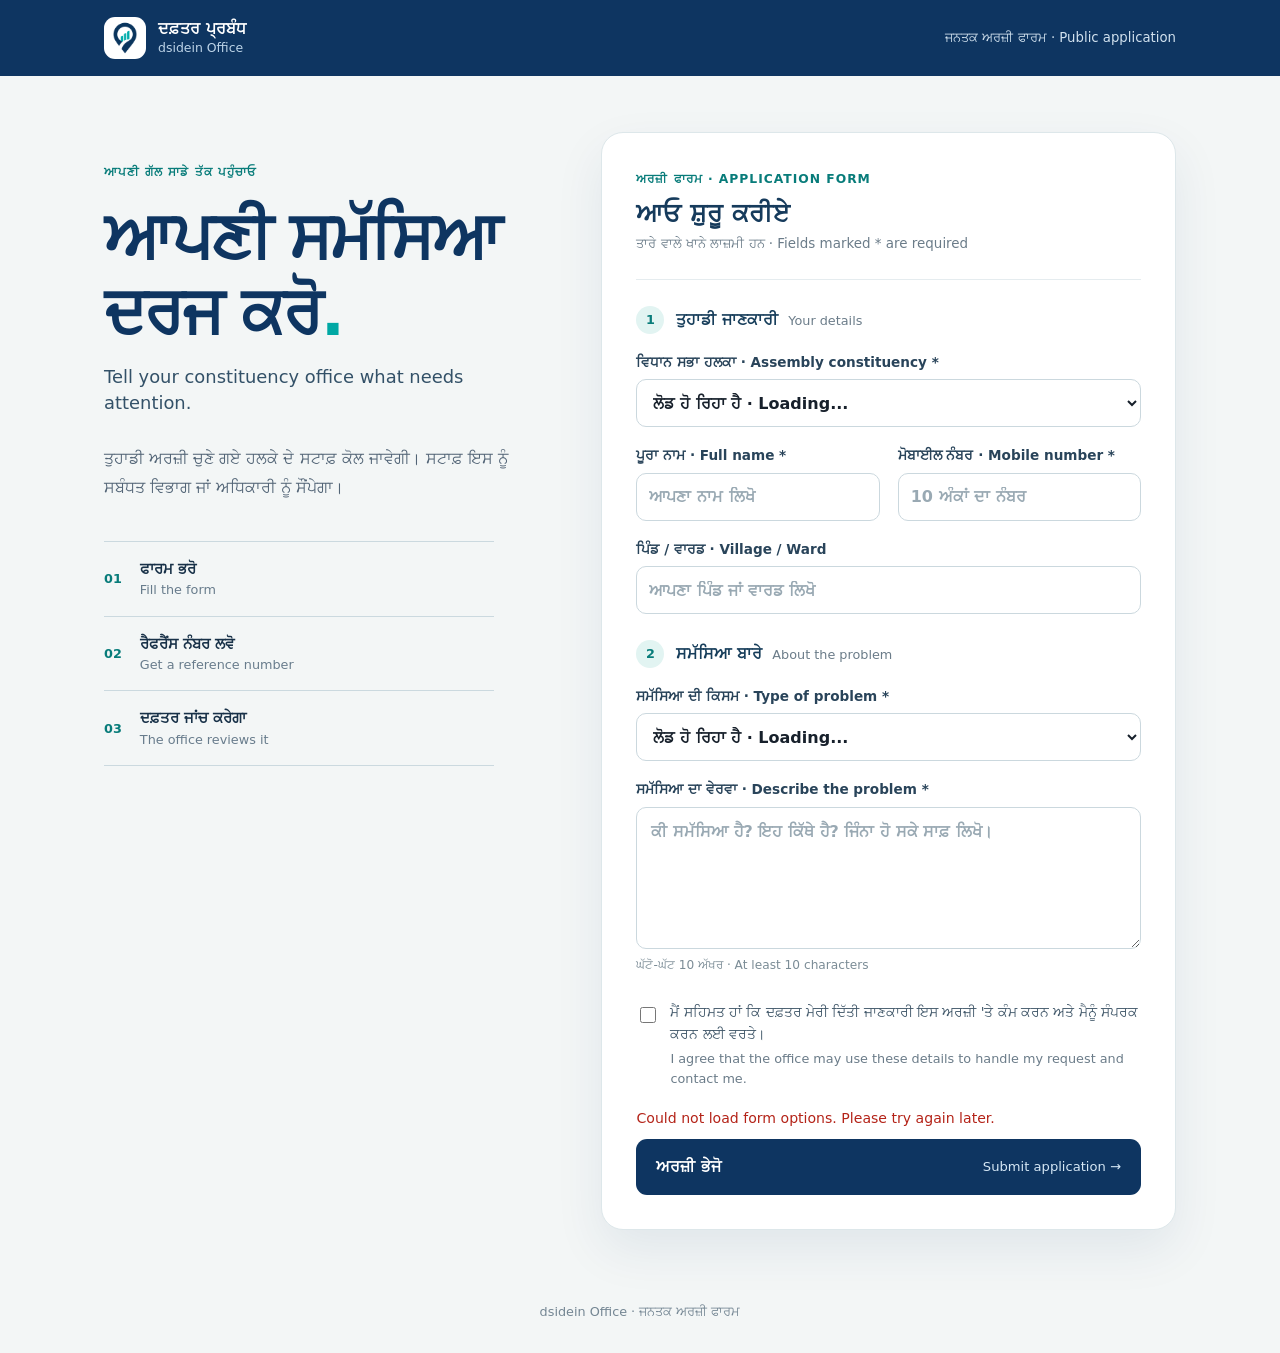
==== apply/index.html @ d125e212 "Publish clean public application form at apply path" ====
<!doctype html>
<html lang="pa">
<head>
<meta charset="utf-8">
<meta name="viewport" content="width=device-width, initial-scale=1">
<title>ਅਰਜ਼ੀ ਦਰਜ ਕਰੋ · dsidein Office</title>
<meta name="description" content="ਆਪਣੀ ਸਮੱਸਿਆ ਹਲਕੇ ਦੇ ਦਫ਼ਤਰ ਤੱਕ ਪਹੁੰਚਾਓ। Submit a problem to your constituency office.">
<link rel="icon" href="../favicon.ico">
<link rel="stylesheet" href="../assets/app.css">
<link rel="stylesheet" href="../assets/online.css">
</head>
<body class="intake-page">
<header class="intake-top"><div class="intake-top-inner"><div class="intake-brand"><img src="../assets/icons/icon-192.png" alt=""><span><strong>ਦਫ਼ਤਰ ਪ੍ਰਬੰਧ</strong><small>dsidein Office</small></span></div><span class="intake-top-label">ਜਨਤਕ ਅਰਜ਼ੀ ਫਾਰਮ · Public application</span></div></header>
<main class="intake-layout">
  <section class="intake-intro" aria-labelledby="page-title">
    <span class="intake-eyebrow">ਆਪਣੀ ਗੱਲ ਸਾਡੇ ਤੱਕ ਪਹੁੰਚਾਓ</span>
    <h1 id="page-title">ਆਪਣੀ ਸਮੱਸਿਆ<br>ਦਰਜ ਕਰੋ<span class="intake-dot">.</span></h1>
    <p class="intake-intro-en">Tell your constituency office what needs attention.</p>
    <p class="intake-intro-detail">ਤੁਹਾਡੀ ਅਰਜ਼ੀ ਚੁਣੇ ਗਏ ਹਲਕੇ ਦੇ ਸਟਾਫ਼ ਕੋਲ ਜਾਵੇਗੀ। ਸਟਾਫ਼ ਇਸ ਨੂੰ ਸਬੰਧਤ ਵਿਭਾਗ ਜਾਂ ਅਧਿਕਾਰੀ ਨੂੰ ਸੌਂਪੇਗਾ।</p>
    <div class="intake-steps" aria-label="What happens next">
      <div><b>01</b><span>ਫਾਰਮ ਭਰੋ<small>Fill the form</small></span></div>
      <div><b>02</b><span>ਰੈਫਰੈਂਸ ਨੰਬਰ ਲਵੋ<small>Get a reference number</small></span></div>
      <div><b>03</b><span>ਦਫ਼ਤਰ ਜਾਂਚ ਕਰੇਗਾ<small>The office reviews it</small></span></div>
    </div>
  </section>
  <section class="intake-card" id="form-card" aria-labelledby="form-title">
    <div class="intake-card-head"><span class="intake-card-kicker">ਅਰਜ਼ੀ ਫਾਰਮ · Application form</span><h2 id="form-title">ਆਓ ਸ਼ੁਰੂ ਕਰੀਏ</h2><p>ਤਾਰੇ ਵਾਲੇ ਖਾਨੇ ਲਾਜ਼ਮੀ ਹਨ · Fields marked * are required</p></div>
    <form id="online-form" novalidate>
      <div class="intake-section-title"><span>1</span><strong>ਤੁਹਾਡੀ ਜਾਣਕਾਰੀ <small>Your details</small></strong></div>
      <div class="intake-grid">
        <label class="fl wide"><span>ਵਿਧਾਨ ਸਭਾ ਹਲਕਾ · Assembly constituency *</span><select class="inp" name="constituency_id" required><option value="">ਲੋਡ ਹੋ ਰਿਹਾ ਹੈ · Loading...</option></select></label>
        <label class="fl"><span>ਪੂਰਾ ਨਾਮ · Full name *</span><input class="inp" name="name" maxlength="120" autocomplete="name" placeholder="ਆਪਣਾ ਨਾਮ ਲਿਖੋ" required></label>
        <label class="fl"><span>ਮੋਬਾਈਲ ਨੰਬਰ · Mobile number *</span><input class="inp" name="mobile" type="tel" inputmode="numeric" pattern="[6-9][0-9]{9}" maxlength="10" autocomplete="tel" placeholder="10 ਅੰਕਾਂ ਦਾ ਨੰਬਰ" required></label>
        <label class="fl wide"><span>ਪਿੰਡ / ਵਾਰਡ · Village / Ward</span><input class="inp" name="village" maxlength="120" placeholder="ਆਪਣਾ ਪਿੰਡ ਜਾਂ ਵਾਰਡ ਲਿਖੋ"></label>
      </div>
      <div class="intake-section-title"><span>2</span><strong>ਸਮੱਸਿਆ ਬਾਰੇ <small>About the problem</small></strong></div>
      <div class="intake-grid">
        <label class="fl wide"><span>ਸਮੱਸਿਆ ਦੀ ਕਿਸਮ · Type of problem *</span><select class="inp" name="category" required><option value="">ਲੋਡ ਹੋ ਰਿਹਾ ਹੈ · Loading...</option></select></label>
        <label class="fl wide"><span>ਸਮੱਸਿਆ ਦਾ ਵੇਰਵਾ · Describe the problem *</span><textarea class="inp" name="details" maxlength="3000" minlength="10" placeholder="ਕੀ ਸਮੱਸਿਆ ਹੈ? ਇਹ ਕਿੱਥੇ ਹੈ? ਜਿੰਨਾ ਹੋ ਸਕੇ ਸਾਫ਼ ਲਿਖੋ।" required></textarea><small class="intake-help">ਘੱਟੋ-ਘੱਟ 10 ਅੱਖਰ · At least 10 characters</small></label>
      </div>
      <label class="intake-consent"><input type="checkbox" name="consent" required><span>ਮੈਂ ਸਹਿਮਤ ਹਾਂ ਕਿ ਦਫ਼ਤਰ ਮੇਰੀ ਦਿੱਤੀ ਜਾਣਕਾਰੀ ਇਸ ਅਰਜ਼ੀ 'ਤੇ ਕੰਮ ਕਰਨ ਅਤੇ ਮੈਨੂੰ ਸੰਪਰਕ ਕਰਨ ਲਈ ਵਰਤੇ।<small>I agree that the office may use these details to handle my request and contact me.</small></span></label>
      <input class="intake-honeypot" type="text" name="website" tabindex="-1" autocomplete="off" aria-hidden="true">
      <p class="err" id="form-error" role="alert"></p>
      <button class="intake-submit" id="submit-button" type="submit">ਅਰਜ਼ੀ ਭੇਜੋ <span>Submit application <span aria-hidden="true">→</span></span></button>
    </form>
  </section>
  <section class="intake-card intake-done" id="done-card" role="status" hidden><div class="intake-success-icon" aria-hidden="true">✓</div><h2>ਅਰਜ਼ੀ ਮਿਲ ਗਈ</h2><p>Application received</p><div class="intake-reference"><small>ਆਪਣਾ ਰੈਫਰੈਂਸ ਨੰਬਰ ਸੰਭਾਲੋ · Keep your reference number</small><strong id="reference"></strong></div><p>ਦਫ਼ਤਰ ਦਾ ਸਟਾਫ਼ ਇਸ ਨੂੰ ਦੇਖੇਗਾ।<br><small>Office staff will review your application.</small></p></section>
</main>
<footer class="intake-footer">dsidein Office · ਜਨਤਕ ਅਰਜ਼ੀ ਫਾਰਮ</footer>
<script type="module" src="../assets/online.js"></script>
</body>
</html>
---- assets/app.css ----
:root {
  --navy: #0e3561;
  --navy-2: #17456f;
  --teal: #02aeac;
  --teal-ink: #067c7b;
  --bg: #f4f6f9;
  --surface: #ffffff;
  --text: #17202b;
  --muted: #5e6875;
  --line: #e1e6ec;
  --line-strong: #c9d0d9;
  --danger: #b42318;
  --ok: #067647;
  --radius: 12px;
  --shadow: 0 1px 2px rgba(16, 24, 40, .04), 0 4px 14px rgba(16, 24, 40, .05);
  --font: "Inter", "Noto Sans Gurmukhi", system-ui, -apple-system, "Segoe UI", sans-serif;
}
* { box-sizing: border-box; }
[hidden] { display: none !important; }
body { margin: 0; font-family: var(--font); font-size: 15px; line-height: 1.5; color: var(--text); background: var(--bg); -webkit-font-smoothing: antialiased; }
h1, h2 { margin: 0; font-weight: 700; line-height: 1.3; }
a { color: inherit; }
.muted { color: var(--muted); }
.small { font-size: .84rem; }
.center { text-align: center; align-self: center; }
.splash { min-height: 100vh; display: grid; place-items: center; }
.spinner { width: 28px; height: 28px; border: 3px solid var(--line); border-top-color: var(--navy); border-radius: 50%; animation: spin .8s linear infinite; }
@keyframes spin { to { transform: rotate(360deg); } }

/* ---------- controls ---------- */
.inp {
  display: block; width: 100%; height: 42px; padding: 0 12px;
  font: inherit; font-size: 16px; color: var(--text);
  background: var(--surface); border: 1px solid var(--line-strong); border-radius: 9px;
  transition: border-color .15s, box-shadow .15s;
}
.inp:focus { outline: none; border-color: var(--navy); box-shadow: 0 0 0 3px rgba(14, 53, 97, .14); }
select.inp { cursor: pointer; }
.btn {
  display: inline-flex; align-items: center; justify-content: center; gap: 6px;
  min-height: 40px; padding: 0 16px; white-space: nowrap; text-decoration: none;
  font: inherit; font-size: .9rem; font-weight: 600; color: var(--text);
  background: var(--surface); border: 1px solid var(--line-strong); border-radius: 9px; cursor: pointer;
  transition: background .15s, border-color .15s;
}
.btn:hover { background: #f4f6f8; }
.btn:disabled { opacity: .55; cursor: wait; }
.btn:focus-visible, .link:focus-visible, .card:focus-visible, .icon-btn:focus-visible { outline: 2px solid var(--teal); outline-offset: 2px; }
.btn.primary { color: #fff; background: var(--navy); border-color: var(--navy); }
.btn.primary:hover { background: var(--navy-2); }
.btn.sm { min-height: 32px; padding: 0 11px; font-size: .82rem; }
.btn.wide { width: 100%; min-height: 46px; font-size: 1rem; }
.btn.ghost-light { color: #fff; background: transparent; border-color: rgba(255, 255, 255, .3); }
.btn.ghost-light:hover { background: rgba(255, 255, 255, .1); }
.icon-btn { width: 34px; height: 34px; display: grid; place-items: center; border: 0; border-radius: 8px; background: none; color: var(--muted); font-size: .95rem; cursor: pointer; }
.icon-btn:hover { background: #f1f3f6; }
.link { background: none; border: 0; padding: 4px; font: inherit; font-size: .88rem; color: var(--navy); cursor: pointer; }
.link:hover { text-decoration: underline; }
label.fl { display: flex; flex-direction: column; gap: 5px; font-size: .86rem; font-weight: 600; min-width: 0; }
.err { margin: 0; color: var(--danger); font-size: .88rem; }
.err:empty { display: none; }
.warn-text { color: #b54708; font-style: normal; }

/* ---------- login ---------- */
.login { min-height: 100vh; display: grid; grid-template-columns: minmax(0, 1fr); place-items: center; padding: 24px 16px; }
.login-card { width: 100%; max-width: 400px; display: flex; flex-direction: column; gap: 14px; padding: 30px 26px; background: var(--surface); border-radius: 16px; border: 1px solid var(--line); box-shadow: var(--shadow); }
.login-logo { width: 52px; height: 52px; object-fit: contain; }
.login-card h1 { font-size: 1.45rem; }
.login-card p { margin: 0; }
.demo-box { padding: 12px; border-radius: 10px; background: #fff8e6; color: #7a4d00; font-size: .84rem; }
.demo-btns { display: grid; grid-template-columns: repeat(2, minmax(0, 1fr)); gap: 6px; margin-top: 8px; }
.demo-btns .btn { white-space: normal; line-height: 1.2; padding: 4px 8px; }

/* ---------- layout ---------- */
.app { display: flex; min-height: 100vh; }
.side { position: sticky; top: 0; width: 236px; height: 100vh; flex: none; display: flex; flex-direction: column; padding: 16px 12px; color: #fff; background: var(--navy); }
.side-brand { display: flex; align-items: center; gap: 10px; padding: 4px 6px 18px; }
.side-brand img { width: 34px; height: 34px; padding: 3px; object-fit: contain; background: #fff; border-radius: 9px; }
.side-brand strong, .side-me strong { display: block; line-height: 1.25; }
.side-brand small, .side-me small { display: block; font-size: .76rem; color: rgba(255, 255, 255, .7); }
.side-nav { flex: 1; display: flex; flex-direction: column; gap: 2px; overflow-y: auto; }
.side-nav a { display: flex; align-items: center; gap: 11px; padding: 10px 11px; border-radius: 9px; font-weight: 500; font-size: .92rem; text-decoration: none; color: rgba(255, 255, 255, .82); transition: background .15s; }
.side-nav a:hover { background: rgba(255, 255, 255, .08); }
.side-nav a.active { color: #fff; background: rgba(255, 255, 255, .14); box-shadow: inset 3px 0 0 var(--teal); }
svg { width: 19px; height: 19px; flex: none; fill: none; stroke: currentColor; stroke-width: 1.8; stroke-linecap: round; stroke-linejoin: round; }
.side-me { display: flex; flex-direction: column; gap: 10px; padding: 14px 6px 2px; border-top: 1px solid rgba(255, 255, 255, .15); }
.main { flex: 1; min-width: 0; }
.view { max-width: 1040px; margin: 0 auto; padding: 26px 26px 60px; }
.mobile-top, .bottom-nav { display: none; }
.demo-bar { padding: 7px 16px; background: #fff8e6; color: #7a4d00; font-size: .82rem; text-align: center; border-bottom: 1px solid #fbe3a8; }

.page-head { display: flex; justify-content: space-between; align-items: flex-start; flex-wrap: wrap; gap: 12px; margin-bottom: 18px; }
.page-head h1 { font-size: 1.45rem; }
.page-head p { margin: 3px 0 0; color: var(--muted); font-size: .9rem; }
.head-actions { display: flex; flex-wrap: wrap; gap: 8px; }
.sec { font-size: 1.02rem; margin: 22px 0 10px; }
.panel { background: var(--surface); border: 1px solid var(--line); border-radius: var(--radius); box-shadow: var(--shadow); padding: 16px; margin-bottom: 14px; }
.panel h2 { font-size: 1rem; margin-bottom: 8px; }
.panel p { margin: 0; }
.panel.narrow { max-width: 460px; display: flex; flex-direction: column; gap: 12px; align-items: stretch; }
.panel.narrow .btn { align-self: flex-start; }
.panel.soon { border-style: dashed; box-shadow: none; background: transparent; }
.add-row { display: flex; flex-wrap: wrap; gap: 8px; }
.add-row .inp { flex: 1 1 220px; width: auto; }
.picker { max-width: 320px; margin-bottom: 14px; }

/* ---------- stats and cards ---------- */
.stats { display: grid; grid-template-columns: repeat(auto-fit, minmax(150px, 1fr)); gap: 12px; margin-bottom: 14px; }
.stat { padding: 14px 16px; background: var(--surface); border: 1px solid var(--line); border-radius: var(--radius); box-shadow: var(--shadow); }
.stat span { display: block; font-size: .84rem; font-weight: 600; color: var(--muted); }
.stat b { display: block; margin-top: 2px; font-size: 1.75rem; font-weight: 700; color: var(--navy); font-variant-numeric: tabular-nums; }
.meter { height: 8px; margin-bottom: 7px; background: #e9edf2; border-radius: 4px; overflow: hidden; }
.meter i { display: block; height: 100%; background: var(--teal); border-radius: 4px; }
.meter.warn i { background: #dc6803; }
.cards { display: grid; grid-template-columns: repeat(auto-fill, minmax(250px, 1fr)); gap: 12px; }
.card {
  position: relative; display: flex; flex-direction: column; gap: 6px; padding: 16px; text-align: left; font: inherit; color: var(--text); cursor: pointer;
  background: var(--surface); border: 1px solid var(--line); border-radius: var(--radius); box-shadow: var(--shadow);
  transition: border-color .15s, box-shadow .15s, transform .15s;
}
.card:hover { transform: translateY(-2px); border-color: var(--teal); box-shadow: 0 8px 22px rgba(16, 24, 40, .09); }
.card.off { opacity: .65; }
.card-title { font-weight: 700; font-size: 1.05rem; padding-right: 36px; }
.card-title small { font-weight: 500; color: var(--muted); }
.card-meta { font-size: .84rem; color: var(--muted); }
.card-nums { display: flex; flex-wrap: wrap; gap: 4px 14px; margin-top: 6px; padding-top: 10px; border-top: 1px solid #edf0f4; font-size: .8rem; color: var(--muted); }
.card-nums b { color: var(--navy); font-size: .95rem; }
.tag { position: absolute; top: 14px; right: 14px; padding: 1px 8px; border-radius: 6px; font-size: .72rem; font-weight: 600; background: #eef0f3; color: var(--muted); }

/* ---------- lists ---------- */
.list { background: var(--surface); border: 1px solid var(--line); border-radius: var(--radius); box-shadow: var(--shadow); overflow: hidden; }
.row { display: flex; align-items: center; flex-wrap: wrap; gap: 8px 12px; padding: 12px 16px; }
.row + .row { border-top: 1px solid #edf0f4; }
.row.is-off { background: #fafbfc; }
.row.is-off .row-main { opacity: .6; }
.row-main { flex: 1 1 240px; min-width: 0; }
.row-main strong { display: block; font-weight: 600; }
.row.log .row-main strong { display: inline; }
.row-main small { display: block; font-size: .82rem; color: var(--muted); }
.row-main small.inline { display: inline; font-weight: 500; }
.row-main a { text-decoration: none; }
.row-main a:hover { text-decoration: underline; }
.row-btns { display: flex; flex-wrap: wrap; gap: 6px; }
.count { min-width: 26px; padding: 1px 8px; text-align: center; border-radius: 999px; font-size: .8rem; font-weight: 600; color: var(--navy); background: #e8eef5; }
.chips { display: flex; flex-wrap: wrap; gap: 6px; }
.chips.tight { margin-top: 5px; }
.chip { padding: 2px 9px; border-radius: 6px; font-size: .78rem; font-weight: 500; color: var(--teal-ink); background: #e4f6f5; }
.badge { padding: 2px 9px; border-radius: 6px; font-size: .76rem; font-weight: 600; white-space: nowrap; }
.r-constituency_admin { color: #fff; background: var(--navy); }
.r-staff { color: #1849a9; background: #eaf1ff; }
.r-officer { color: var(--teal-ink); background: #e4f6f5; }
.r-main_admin { color: #fff; background: #111827; }
.dot { display: inline-flex; align-items: center; gap: 5px; font-size: .78rem; font-weight: 500; color: var(--muted); white-space: nowrap; }
.dot::before { content: ""; width: 7px; height: 7px; border-radius: 50%; background: #a0a9b5; }
.dot.on { color: var(--ok); }
.dot.on::before { background: #12b76a; }
.empty { text-align: center; padding: 34px 16px; }
.empty p { margin: 4px 0 14px; color: var(--muted); }
.filters { display: flex; flex-wrap: wrap; align-items: flex-end; gap: 10px 12px; }
.filters .fl { flex: 1 1 150px; }
.filters .fl.grow { flex: 2 1 220px; }
.filters .picker { max-width: none; margin: 0; }
.details { display: grid; grid-template-columns: repeat(auto-fit, minmax(190px, 1fr)); gap: 12px 18px; }
.details span { display: block; font-size: .8rem; color: var(--muted); }
.details b { font-weight: 600; }

/* ---------- dialog ---------- */
dialog { width: min(480px, calc(100% - 24px)); max-height: calc(100dvh - 24px); padding: 0; border: 0; border-radius: 16px; color: inherit; box-shadow: 0 24px 60px rgba(16, 24, 40, .3); }
dialog::backdrop { background: rgba(16, 24, 40, .45); }
.dlg { display: flex; flex-direction: column; max-height: calc(100dvh - 24px); }
.dlg header { display: flex; justify-content: space-between; align-items: center; gap: 10px; padding: 14px 18px; border-bottom: 1px solid var(--line); }
.dlg h2 { font-size: 1.05rem; }
.dlg-body { display: flex; flex-direction: column; gap: 12px; padding: 16px 18px; overflow-y: auto; }
.dlg-body p { margin: 0; }
.dlg footer { display: flex; justify-content: flex-end; gap: 8px; padding: 12px 18px; border-top: 1px solid var(--line); background: #f8f9fb; }
.checks { margin: 0; padding: 10px 12px; border: 1px solid var(--line-strong); border-radius: 9px; display: grid; grid-template-columns: 1fr 1fr; gap: 6px 12px; }
.checks legend { padding: 0 5px; font-size: .86rem; font-weight: 600; }
.check { display: flex; align-items: center; gap: 8px; min-height: 28px; font-size: .9rem; cursor: pointer; }
.check input { width: 17px; height: 17px; margin: 0; accent-color: var(--navy); }
.cred { display: grid; grid-template-columns: auto 1fr; gap: 6px 14px; padding: 12px 14px; background: #f4f6f9; border-radius: 10px; }
.cred span { color: var(--muted); font-size: .86rem; }
.cred b { font-family: ui-monospace, Consolas, monospace; font-size: 1rem; user-select: all; word-break: break-all; }
.warn-box { padding: 9px 12px; border-radius: 8px; font-size: .86rem; color: #7a4d00; background: #fff8e6; }

.toasts { position: fixed; top: 14px; left: 50%; transform: translateX(-50%); z-index: 90; display: flex; flex-direction: column; gap: 8px; width: max-content; max-width: calc(100% - 24px); }
.toast { padding: 10px 15px; border-radius: 9px; font-size: .88rem; color: #fff; background: #17202b; box-shadow: 0 8px 24px rgba(16, 24, 40, .22); transition: opacity .3s; }
.toast.ok { background: var(--ok); }
.toast.err { background: var(--danger); }
.toast.out { opacity: 0; }

/* ---------- phones ---------- */
@media (max-width: 760px) {
  .side { display: none; }
  .mobile-top { position: sticky; top: 0; z-index: 20; display: flex; align-items: center; gap: 10px; padding: 9px 14px; background: var(--surface); border-bottom: 1px solid var(--line); }
  .mobile-top img { width: 30px; height: 30px; object-fit: contain; }
  .mobile-top div { flex: 1; min-width: 0; }
  .mobile-top strong { display: block; font-size: .95rem; line-height: 1.2; }
  .mobile-top small { display: block; font-size: .74rem; color: var(--muted); white-space: nowrap; overflow: hidden; text-overflow: ellipsis; }
  .view { padding: 16px 12px 88px; }
  .page-head h1 { font-size: 1.28rem; }
  .head-actions, .head-actions .btn { width: 100%; }
  .stats { grid-template-columns: 1fr 1fr; gap: 10px; }
  .stat b { font-size: 1.45rem; }
  .cards { grid-template-columns: 1fr; }
  .bottom-nav {
    position: fixed; left: 0; right: 0; bottom: 0; z-index: 30; display: flex;
    padding-bottom: env(safe-area-inset-bottom); background: var(--surface); border-top: 1px solid var(--line);
  }
  .bottom-nav a { flex: 1; min-width: 0; display: flex; flex-direction: column; align-items: center; gap: 2px; padding: 7px 2px 6px; font-size: .66rem; font-weight: 500; text-decoration: none; color: var(--muted); }
  .bottom-nav a span { max-width: 100%; white-space: nowrap; overflow: hidden; text-overflow: ellipsis; }
  .bottom-nav a.active { color: var(--navy); font-weight: 700; box-shadow: inset 0 2px 0 var(--teal); }
  .row-btns { width: 100%; }
  .row-btns .btn { flex: 1 1 auto; }
  .add-row .btn { width: 100%; }
  .filters .fl { flex: 1 1 40%; }
  .filters .fl.grow, .filters .picker { flex: 1 1 100%; }
  dialog { width: 100%; max-width: none; margin: auto 0 0; border-radius: 16px 16px 0 0; }
}
/* ---------- Punjabi with English sub-line ---------- */
.pa { font-weight: inherit; }
.en { font-size: .82em; font-weight: 400; color: var(--muted); }
h1 .en, h2 .en, .stack .en, .stat .en, .tile .en { display: block; font-size: .78em; }
h1 .en { font-size: .6em; margin-top: 1px; }
h2 .en { font-size: .78em; font-weight: 400; }
label.fl .en { margin-left: 2px; }
.btn .en { font-size: .8em; opacity: .85; color: inherit; font-weight: 400; }
.btn.primary .en { color: #fff; }
.side-nav .nav-label { display: flex; flex-direction: column; line-height: 1.2; }
.side-nav .en { font-size: .7rem; color: rgba(255, 255, 255, .6); }
.side-nav a.active .en { color: rgba(255, 255, 255, .85); }
.bottom-nav .nav-label { display: flex; flex-direction: column; align-items: center; line-height: 1.15; max-width: 100%; }
.bottom-nav .pa { font-size: .74rem; }
.bottom-nav .en { font-size: .58rem; }
.badge .en { color: inherit; opacity: .8; }
.dot .en { color: inherit; opacity: .8; }
.row-link { text-decoration: none; color: inherit; }
.row-link:hover strong { text-decoration: underline; }
.link-row { text-decoration: none; color: inherit; transition: background .15s; }
.link-row:hover { background: #f7f9fb; }

/* ---------- applications ---------- */
.tiles { display: grid; grid-template-columns: repeat(auto-fill, minmax(104px, 1fr)); gap: 8px; margin-bottom: 12px; }
.tile {
  display: flex; flex-direction: column; gap: 2px; padding: 10px 11px; text-align: left; cursor: pointer;
  font: inherit; font-size: .84rem; color: var(--text); background: var(--surface);
  border: 1px solid var(--line); border-radius: 10px; box-shadow: var(--shadow); transition: border-color .15s, background .15s;
}
.tile:hover { border-color: var(--line-strong); }
.tile b { font-size: 1.35rem; font-weight: 700; color: var(--navy); line-height: 1.1; font-variant-numeric: tabular-nums; }
.tile.on { border-color: var(--navy); background: #eef3f9; box-shadow: 0 0 0 1px var(--navy); }
.tile:focus-visible { outline: 2px solid var(--teal); outline-offset: 2px; }
.result-count { margin: 0 2px 8px; }
.app-row { align-items: flex-start; }
.app-no { display: block; font-size: .74rem; font-weight: 700; letter-spacing: .03em; color: var(--teal-ink); font-variant-numeric: tabular-nums; }
.app-text { margin: 4px 0 0; font-size: .86rem; color: #3a4552; display: -webkit-box; -webkit-line-clamp: 2; -webkit-box-orient: vertical; overflow: hidden; }
.app-side { display: flex; flex-direction: column; align-items: flex-end; gap: 4px; flex: none; text-align: right; }
.app-side small { font-size: .74rem; color: var(--muted); }
.chip.warn { color: #b54708; background: #fef4e6; }
.chip.plain { color: #344054; background: #eef1f4; }
.st { display: inline-block; padding: 2px 9px; border-radius: 6px; font-size: .78rem; font-weight: 600; white-space: nowrap; }
.st .en { color: inherit; opacity: .8; margin-left: 2px; }
.st-new { color: #b54708; background: #fef4e6; }
.st-assigned { color: #1849a9; background: #eaf1ff; }
.st-in_progress { color: #5925dc; background: #f1edff; }
.st-solved { color: #067647; background: #e7f8ef; }
.st-closed { color: #475467; background: #eef1f4; }
.st-returned { color: #b42318; background: #fdeceb; }
.mini-counts { display: flex; gap: 12px; }
.mc { display: flex; flex-direction: column; align-items: center; min-width: 44px; line-height: 1.15; }
.mc b { font-size: 1.05rem; color: var(--navy); font-variant-numeric: tabular-nums; }
.mc small { font-size: .66rem; color: var(--muted); white-space: nowrap; }
.card-big { font-size: .82rem; color: var(--muted); }
.card-big b { font-size: 1.5rem; font-weight: 700; color: var(--navy); margin-right: 3px; }
.back { display: inline-block; margin-bottom: 10px; font-size: .88rem; font-weight: 600; color: var(--navy); text-decoration: none; }
.back:hover { text-decoration: underline; }

/* ---------- one application ---------- */
.stepper { display: flex; list-style: none; margin: 0 0 14px; padding: 14px 10px; background: var(--surface); border: 1px solid var(--line); border-radius: var(--radius); box-shadow: var(--shadow); }
.stepper li { position: relative; flex: 1; display: flex; flex-direction: column; align-items: center; gap: 5px; text-align: center; font-size: .78rem; color: var(--muted); }
.stepper li::before { content: ""; position: absolute; top: 13px; left: -50%; width: 100%; height: 2px; background: var(--line-strong); }
.stepper li:first-child::before { display: none; }
.stepper i { position: relative; z-index: 1; width: 28px; height: 28px; display: grid; place-items: center; border-radius: 50%; font-style: normal; font-size: .8rem; font-weight: 700; color: var(--muted); background: #eef1f4; }
.stepper li.done { color: var(--text); }
.stepper li.done i { color: #fff; background: var(--teal); }
.stepper li.done::before, .stepper li.now::before { background: var(--teal); }
.stepper li.now { color: var(--navy); font-weight: 700; }
.stepper li.now i { color: #fff; background: var(--navy); box-shadow: 0 0 0 4px #dfe8f2; }
.stepper.back-state li.now i { background: var(--danger); box-shadow: 0 0 0 4px #fdeceb; }
.detail-grid { display: grid; grid-template-columns: minmax(0, 3fr) minmax(0, 2fr); gap: 14px; align-items: start; margin-top: 14px; }
.details.one { grid-template-columns: 1fr; }
.details .en { display: inline; }
.details a { text-decoration: none; color: var(--navy); }
.details a:hover { text-decoration: underline; }
.top-gap { margin-top: 12px; padding-top: 12px; border-top: 1px solid #edf0f4; }
.pre { white-space: pre-wrap; word-break: break-word; margin: 0; }
.timeline { list-style: none; margin: 4px 0 0; padding: 0; }
.timeline li { position: relative; display: flex; gap: 12px; padding-bottom: 16px; }
.timeline li:last-child { padding-bottom: 0; }
.timeline li:not(:last-child)::before { content: ""; position: absolute; left: 6px; top: 16px; bottom: -2px; width: 2px; background: var(--line); }
.tl-dot { flex: none; width: 14px; height: 14px; margin-top: 4px; border-radius: 50%; border: 3px solid currentColor; background: #fff !important; }
.timeline p { margin: 5px 0 2px; font-size: .9rem; }
.timeline small { display: block; font-size: .76rem; color: var(--muted); }
.usage { margin-top: 16px; }
.usage p { font-size: .84rem; }
.check .stack .en { font-size: .74rem; }

@media (max-width: 980px) {
  .detail-grid { grid-template-columns: minmax(0, 1fr); }
}
@media (max-width: 760px) {
  .tiles { grid-template-columns: repeat(3, minmax(0, 1fr)); gap: 6px; }
  .tile { padding: 8px 9px; font-size: .78rem; }
  .tile b { font-size: 1.15rem; }
  .bottom-nav { overflow-x: auto; scrollbar-width: none; }
  .bottom-nav::-webkit-scrollbar { display: none; }
  .bottom-nav a { flex: 1 0 66px; }
  .bottom-nav .nav-label { overflow: hidden; }
  .bottom-nav .nav-label .en, .bottom-nav .nav-label .pa { max-width: 100%; white-space: nowrap; overflow: hidden; text-overflow: ellipsis; }
  .app-row .app-side { flex-direction: row; justify-content: space-between; align-items: center; width: 100%; }
  .stepper { padding: 12px 2px; }
  .stepper li { font-size: .68rem; }
  .stepper i { width: 24px; height: 24px; }
  .stepper li::before { top: 11px; }
  .checks { grid-template-columns: minmax(0, 1fr) minmax(0, 1fr); }
}

/* ---------- application form ---------- */
.req { color: var(--danger); font-weight: 700; }
.form-grid { display: grid; grid-template-columns: repeat(2, minmax(0, 1fr)); gap: 14px 22px; margin-bottom: 14px; }
.app-form > .fl { margin-bottom: 14px; }
.portal { margin-left: 6px; font-size: .78rem; font-weight: 600; color: #b42318; }
.fixed { display: flex; flex-direction: column; justify-content: center; min-height: 42px; padding: 4px 12px; border-radius: 9px; background: #f1f4f8; font-weight: 600; }
.rt-wrap { border: 1px solid var(--line-strong); border-radius: 9px; overflow: hidden; }
.rt-wrap:focus-within { border-color: var(--navy); box-shadow: 0 0 0 3px rgba(14, 53, 97, .14); }
.rt-bar { display: flex; gap: 2px; padding: 5px; background: #f4f6f9; border-bottom: 1px solid var(--line); }
.rt-bar button { min-width: 36px; height: 32px; padding: 0 8px; border: 1px solid transparent; border-radius: 6px; background: none; font: inherit; font-size: .88rem; cursor: pointer; }
.rt-bar button:hover { background: #fff; border-color: var(--line-strong); }
.rt { min-height: 150px; padding: 10px 12px; font-weight: 400; font-size: 16px; line-height: 1.55; outline: none; }
.rich { line-height: 1.6; word-break: break-word; }
.rich ul, .rich ol, .rt ul, .rt ol { margin: 4px 0; padding-left: 22px; }
.rich p { margin: 0 0 6px; }
.slots { display: grid; grid-template-columns: repeat(4, minmax(0, 1fr)); gap: 10px; font-weight: 400; }
.slots.two { grid-template-columns: repeat(2, minmax(0, 1fr)); }
.slot { position: relative; display: grid; place-items: center; height: 104px; overflow: hidden; text-align: center; color: var(--muted); font-size: .84rem; background: #f8f9fb; border: 1.5px dashed var(--line-strong); border-radius: 10px; cursor: pointer; }
.slot:hover { border-color: var(--navy); }
.slot input { position: absolute; inset: 0; opacity: 0; cursor: pointer; z-index: 2; }
.slot-empty .en { display: block; }
.slot-preview { position: absolute; inset: 0; width: 100%; height: 100%; object-fit: cover; }
.form-end { display: flex; justify-content: flex-end; margin-top: 8px; }
.btn.big { min-height: 48px; padding: 0 30px; font-size: 1rem; }
.done-card { text-align: center; padding: 34px 18px; }
.done-tick { width: 58px; height: 58px; margin: 0 auto 12px; display: grid; place-items: center; border-radius: 50%; font-size: 1.6rem; color: #fff; background: var(--ok); }
.done-card h1 { font-size: 1.3rem; }
.app-no.big { font-size: 1.15rem; margin: 10px 0 2px; }
.done-btns { display: flex; flex-wrap: wrap; justify-content: center; gap: 8px; margin-top: 18px; }
textarea.inp.area { height: auto; min-height: 92px; padding: 9px 12px; resize: vertical; line-height: 1.5; }

/* ---------- actions, images, nav count ---------- */
.action-bar { display: flex; flex-wrap: wrap; gap: 8px; margin-bottom: 14px; }
.action-bar .warn-box { flex: 1 1 100%; margin: 0; }
.btn.danger { color: var(--danger); border-color: #f0b9b4; }
.btn.danger:hover { background: #fdeceb; }
.officer-lines { display: flex; flex-direction: column; gap: 3px; }
.wa { margin-left: 4px; padding: 1px 7px; border-radius: 5px; font-size: .72rem; font-weight: 600; color: #067647 !important; background: #e7f8ef; }
.thumbs { display: grid; grid-template-columns: repeat(auto-fill, minmax(96px, 1fr)); gap: 8px; }
.thumbs.small { grid-template-columns: repeat(auto-fill, minmax(70px, 1fr)); margin: 6px 0; }
.thumb { padding: 0; aspect-ratio: 1; border: 1px solid var(--line); border-radius: 8px; overflow: hidden; background: #f1f4f8; cursor: zoom-in; }
.thumb img { display: block; width: 100%; height: 100%; object-fit: cover; }
.viewer img { display: block; max-width: 100%; max-height: calc(100dvh - 90px); margin: auto; object-fit: contain; }
.st-note { color: #475467; background: #eef1f4; }
.chip.late { color: #b42318; background: #fdeceb; }
.nb { min-width: 19px; padding: 0 5px; margin-left: auto; text-align: center; border-radius: 999px; font-size: .7rem; font-weight: 700; line-height: 19px; color: #fff; background: #dc6803; }
.bottom-nav a { position: relative; }
.bottom-nav .nb { position: absolute; top: 3px; right: 10px; margin: 0; line-height: 16px; min-width: 16px; font-size: .62rem; }

/* ---------- reports and lists ---------- */
.seg { display: flex; flex-wrap: wrap; gap: 4px; padding: 4px; margin-bottom: 12px; background: #e9edf2; border-radius: 10px; width: fit-content; max-width: 100%; }
.seg button { padding: 6px 12px; border: 0; border-radius: 7px; background: none; font: inherit; font-size: .86rem; font-weight: 600; color: var(--muted); cursor: pointer; }
.seg button.on { color: var(--navy); background: var(--surface); box-shadow: 0 1px 3px rgba(16, 24, 40, .12); }
.days { flex: 0 1 110px !important; }
.setting { margin-top: 14px; }
.sec-row { display: flex; justify-content: space-between; align-items: flex-end; gap: 10px; margin: 18px 0 8px; }
.sec-row .sec { margin: 0; }
.top-note { margin: 10px 2px; }
.table-wrap { overflow-x: auto; background: var(--surface); border: 1px solid var(--line); border-radius: var(--radius); box-shadow: var(--shadow); }
.report { width: 100%; border-collapse: collapse; font-size: .86rem; }
.report th { padding: 9px 12px; text-align: left; font-size: .8rem; font-weight: 600; white-space: nowrap; background: #f8f9fb; border-bottom: 1px solid var(--line); }
.report th .en { display: block; font-size: .72rem; }
.report td { padding: 9px 12px; border-bottom: 1px solid #edf0f4; }
.report tr:last-child td { border-bottom: 0; }
.report .num { text-align: right; font-variant-numeric: tabular-nums; }
.report td.late { font-weight: 700; color: var(--danger); }

@media (max-width: 760px) {
  .form-grid { grid-template-columns: minmax(0, 1fr); }
  .slots { grid-template-columns: repeat(2, minmax(0, 1fr)); }
  .form-end .btn { width: 100%; }
  .action-bar .btn { flex: 1 1 auto; }
  .seg { width: 100%; }
  .seg button { flex: 1 1 auto; }
  .done-btns .btn { flex: 1 1 100%; }
}

/* ---------- top section buttons ---------- */
.section-bar { position: sticky; top: 0; z-index: 15; display: flex; flex-wrap: wrap; align-items: center; gap: 10px 16px; padding: 10px 26px; background: rgba(244, 246, 249, .92); -webkit-backdrop-filter: blur(8px); backdrop-filter: blur(8px); border-bottom: 1px solid var(--line); }
.section-tabs { display: flex; gap: 4px; padding: 4px; background: #e6ebf1; border-radius: 12px; }
.section-tabs a { display: flex; align-items: center; gap: 8px; padding: 7px 16px; border-radius: 9px; text-decoration: none; font-weight: 600; font-size: .95rem; color: var(--muted); transition: background .2s, color .2s, box-shadow .2s, transform .15s; }
.section-tabs a:active { transform: scale(.97); }
.section-tabs a span { line-height: 1.15; }
.section-tabs .en { display: block; font-size: .7rem; font-weight: 400; color: inherit; opacity: .85; }
.section-tabs a.on { color: #fff; background: var(--navy); box-shadow: 0 2px 8px rgba(14, 53, 97, .3); }
.section-tabs a:focus-visible { outline: 2px solid var(--teal); outline-offset: 2px; }
.top-search { flex: 1 1 220px; max-width: 420px; margin-left: auto; }
.top-search .inp { height: 40px; }

/* ---------- things that open ---------- */
button.stat, a.stat { display: block; width: 100%; font: inherit; text-align: left; color: inherit; text-decoration: none; cursor: pointer; transition: transform .18s ease, box-shadow .18s ease, border-color .18s ease; }
button.stat:hover, a.stat:hover { transform: translateY(-3px); border-color: var(--teal); box-shadow: 0 10px 24px rgba(16, 24, 40, .1); }
button.stat:active, a.stat:active, .card:active, .tile:active, .alert:active { transform: scale(.98); }
button.stat:focus-visible, a.stat:focus-visible, .alert:focus-visible { outline: 2px solid var(--teal); outline-offset: 2px; }
.stat span .en { display: block; font-size: .76rem; font-weight: 400; }
.alert-row { display: flex; flex-wrap: wrap; gap: 10px; margin-bottom: 14px; }
.alert { flex: 1 1 220px; display: flex; align-items: center; gap: 10px; padding: 10px 14px; text-align: left; font: inherit; font-size: .9rem; font-weight: 600; border: 1px solid; border-radius: 10px; cursor: pointer; transition: transform .18s ease, box-shadow .18s ease; }
.alert b { font-size: 1.35rem; }
.alert .en { display: block; font-size: .74rem; font-weight: 400; color: inherit; opacity: .85; }
.alert:hover { transform: translateY(-2px); box-shadow: 0 8px 18px rgba(16, 24, 40, .1); }
.alert.late { color: #b42318; background: #fdeceb; border-color: #f6c7c3; }
.alert.due { color: #93530b; background: #fef4e6; border-color: #f8dcb4; }
.clicky { cursor: pointer; transition: background .15s; }
.clicky:hover { background: #f4f7fa; }
.chip-btn { border: 0; font: inherit; font-size: .84rem; padding: 5px 12px; cursor: pointer; transition: transform .15s; }
.chip-btn:hover { transform: translateY(-1px); }

/* ---------- application rows ---------- */
.app-row, .feed-row { cursor: pointer; transition: background .15s; }
.app-row:hover, .feed-row:hover { background: #f7f9fb; }
.app-row.picked { background: #eef4fb; box-shadow: inset 3px 0 0 var(--navy); }
.app-row .app-no { text-decoration: none; }
.pick { flex: none; display: flex; align-items: flex-start; padding: 2px 4px 8px 0; cursor: pointer; }
.pick input { width: 19px; height: 19px; margin: 0; accent-color: var(--navy); cursor: pointer; }
.app-text.one { -webkit-line-clamp: 1; }
.result-bar { display: flex; justify-content: space-between; align-items: center; gap: 10px; margin: 0 2px 6px; }
.result-bar .result-count { margin: 0; }
.filter-tag { display: flex; justify-content: space-between; align-items: center; gap: 10px; padding: 7px 12px; margin-bottom: 8px; font-size: .86rem; border-radius: 9px; background: #e8eef5; }
.pickbar { position: sticky; bottom: 12px; z-index: 12; display: flex; flex-wrap: wrap; align-items: center; justify-content: space-between; gap: 8px 14px; margin-top: 12px; padding: 10px 14px; background: var(--surface); border: 1px solid var(--navy); border-radius: 12px; box-shadow: 0 10px 28px rgba(16, 24, 40, .2); animation: slideUp .25s ease both; }
.pickbar strong { color: var(--navy); font-size: .92rem; }
.pick-btns { display: flex; flex-wrap: wrap; gap: 6px; }

/* ---------- animation ---------- */
@keyframes rise { from { opacity: 0; transform: translateY(10px); } to { opacity: 1; transform: none; } }
@keyframes slideUp { from { opacity: 0; transform: translateY(14px); } to { opacity: 1; transform: none; } }
@keyframes pop { from { opacity: 0; transform: translateY(14px) scale(.98); } to { opacity: 1; transform: none; } }
@keyframes fade { from { opacity: 0; } to { opacity: 1; } }
@keyframes pulseRing { 0%, 100% { box-shadow: 0 0 0 4px #dfe8f2; } 50% { box-shadow: 0 0 0 7px #eef3f8; } }
@keyframes badgePop { 0% { transform: scale(.4); } 70% { transform: scale(1.15); } 100% { transform: scale(1); } }
@keyframes grow { from { width: 0; } }
.view.enter > * { animation: rise .35s ease both; }
.view.enter > *:nth-child(2) { animation-delay: .04s; }
.view.enter > *:nth-child(3) { animation-delay: .08s; }
.view.enter > *:nth-child(4) { animation-delay: .12s; }
.view.enter > *:nth-child(n+5) { animation-delay: .16s; }
.view.enter .stats > *, .view.enter .cards > *, .view.enter .tiles > *, .view.enter .list > * { animation: rise .35s ease both; }
.view.enter .stats > *:nth-child(2), .view.enter .cards > *:nth-child(2), .view.enter .tiles > *:nth-child(2), .view.enter .list > *:nth-child(2) { animation-delay: .05s; }
.view.enter .stats > *:nth-child(3), .view.enter .cards > *:nth-child(3), .view.enter .tiles > *:nth-child(3), .view.enter .list > *:nth-child(3) { animation-delay: .1s; }
.view.enter .stats > *:nth-child(4), .view.enter .cards > *:nth-child(4), .view.enter .tiles > *:nth-child(4), .view.enter .list > *:nth-child(4) { animation-delay: .15s; }
.view.enter .stats > *:nth-child(n+5), .view.enter .cards > *:nth-child(n+5), .view.enter .tiles > *:nth-child(n+5), .view.enter .list > *:nth-child(n+5) { animation-delay: .2s; }
dialog[open] { animation: pop .22s ease both; }
dialog[open]::backdrop { animation: fade .22s ease both; }
.toast { animation: slideUp .25s ease both; }
.nb { animation: badgePop .3s ease both; }
.btn { transition: background .15s, border-color .15s, transform .12s; }
.btn:active:not(:disabled) { transform: scale(.97); }
.meter i { animation: grow .7s ease both; }
.stepper li.now i { animation: pulseRing 2s ease-in-out infinite; }
.stepper.back-state li.now i { animation: none; }
.side-nav a { transition: background .15s, transform .15s; }
.side-nav a:hover { transform: translateX(2px); }
.bottom-nav a { transition: color .15s; }
.bottom-nav a svg { transition: transform .15s; }
.bottom-nav a.active svg { transform: translateY(-1px) scale(1.08); }

@media (max-width: 760px) {
  .section-bar { position: static; padding: 8px 12px; gap: 8px; }
  .section-tabs { flex: 1 1 100%; }
  .section-tabs a { flex: 1; justify-content: center; padding: 7px 8px; }
  .top-search { flex: 1 1 100%; max-width: none; margin: 0; }
  .pickbar { bottom: 66px; }
  .pick-btns { width: 100%; }
  .pick-btns .btn { flex: 1 1 auto; }
  .app-row .pick { padding-top: 0; }
  .app-row .row-main { flex: 1 1 200px; }
}

@media (prefers-reduced-motion: reduce) {
  *, *::before, *::after { animation-duration: .01ms !important; transition-duration: .01ms !important; }
}
---- assets/online.css ----
.intake-page{min-height:100vh;background:#f3f6f6;color:#183148}
.intake-top{background:#0e3561;color:#fff}
.intake-top-inner{max-width:1120px;margin:auto;min-height:76px;padding:12px 24px;display:flex;align-items:center;justify-content:space-between;gap:20px}
.intake-brand{display:flex;align-items:center;gap:12px}
.intake-brand img{width:42px;height:42px;object-fit:contain;border-radius:11px;background:white;padding:4px}
.intake-brand strong,.intake-brand small{display:block;line-height:1.3}
.intake-brand strong{font-size:1rem}.intake-brand small{font-size:.78rem;color:#bdd4e8}
.intake-top-label{color:#d1e1ee;font-size:.83rem}
.intake-layout{max-width:1120px;margin:0 auto;padding:56px 24px 72px;display:grid;grid-template-columns:minmax(0,.86fr) minmax(0,1.14fr);gap:64px;align-items:start}
.intake-intro{padding-top:28px;position:sticky;top:32px}
.intake-eyebrow,.intake-card-kicker{display:inline-block;color:#087c7a;font-size:.77rem;font-weight:800;letter-spacing:.08em;text-transform:uppercase}
.intake-intro h1{font-size:clamp(2.55rem,5vw,4.15rem);line-height:1.18;letter-spacing:-.035em;margin:18px 0 12px;color:#0e3561}
.intake-dot{color:#00a8a4}
.intake-intro-en{font-size:1.12rem;color:#335168;margin:0 0 28px}
.intake-intro-detail{font-size:1rem;line-height:1.8;color:#526476;max-width:420px;margin:0 0 38px}
.intake-steps{border-top:1px solid #cbd9df;max-width:390px}
.intake-steps>div{display:flex;gap:18px;align-items:center;padding:16px 0;border-bottom:1px solid #cbd9df}
.intake-steps b{font-size:.8rem;color:#087c7a;font-weight:800}
.intake-steps span{font-weight:700}.intake-steps small{display:block;color:#687c8c;font-weight:400;font-size:.8rem}
.intake-card{background:white;border:1px solid #dde7ea;border-radius:22px;padding:34px;box-shadow:0 20px 50px rgba(14,53,97,.08)}
.intake-card-head{padding-bottom:25px;border-bottom:1px solid #e5ecef}
.intake-card-head h2{font-size:1.55rem;color:#163b5c;margin:8px 0 4px}
.intake-card-head p{margin:0;color:#6b7c89;font-size:.84rem}
.intake-section-title{display:flex;align-items:center;gap:12px;margin:26px 0 18px;color:#173e5b}
.intake-section-title>span{display:grid;place-items:center;width:28px;height:28px;border-radius:50%;background:#e2f4f2;color:#087c7a;font-size:.8rem;font-weight:800}
.intake-section-title strong{font-size:.98rem}.intake-section-title small{font-size:.8rem;font-weight:400;color:#6b7c89;margin-left:5px}
.intake-grid{display:grid;grid-template-columns:repeat(2,minmax(0,1fr));gap:18px}
.intake-grid .wide{grid-column:1/-1}
.intake-card .fl{font-size:.85rem;color:#29445a;font-weight:700;gap:7px}
.intake-card .inp{height:48px;border-color:#cbd8de;background:#fff;border-radius:10px}
.intake-card .inp::placeholder{color:#99a9b3}
.intake-card textarea.inp{min-height:142px;height:auto;padding:12px 14px;resize:vertical}
.intake-help{font-size:.76rem;color:#7b8c96;font-weight:400}
.intake-consent{display:flex;align-items:flex-start;gap:11px;margin:28px 0 18px;font-size:.85rem;color:#405769;line-height:1.6;cursor:pointer}
.intake-consent input{flex:none;margin-top:5px;accent-color:#087c7a;width:16px;height:16px}
.intake-consent small{display:block;color:#6b7c89;font-size:.8rem;margin-top:3px}
.intake-honeypot{position:absolute;left:-9999px}
.intake-card .err{margin:0 0 10px;min-height:1.2em}
.intake-submit{display:flex;align-items:center;justify-content:space-between;gap:12px;width:100%;min-height:56px;padding:10px 20px;background:#0e3561;color:#fff;border:0;border-radius:11px;font:inherit;font-size:1rem;font-weight:800;cursor:pointer}
.intake-submit:hover{background:#17456f}.intake-submit:disabled{opacity:.6;cursor:wait}.intake-submit:focus-visible{outline:3px solid #00a8a4;outline-offset:3px}
.intake-submit>span{font-size:.82rem;font-weight:500;color:#d5e7f5}
.intake-footer{text-align:center;color:#748693;font-size:.8rem;padding:0 24px 32px}
.intake-done{text-align:center;align-self:center}.intake-done h2{color:#0e3561;font-size:1.8rem}.intake-done p{color:#566b7a}
.intake-success-icon{display:grid;place-items:center;width:60px;height:60px;margin:0 auto 20px;border-radius:50%;background:#e2f4f2;color:#087c7a;font-size:2rem}
.intake-reference{background:#f1f7f8;border:1px solid #d3e6e8;padding:20px;border-radius:12px;margin:28px 0}.intake-reference small,.intake-reference strong{display:block}.intake-reference small{color:#617887}.intake-reference strong{font-size:1.35rem;color:#0e3561;margin-top:8px}
@media(max-width:850px){.intake-layout{grid-template-columns:1fr;gap:30px;max-width:680px;padding-top:34px}.intake-intro{position:static;padding:0}.intake-intro h1{font-size:2.9rem;margin:12px 0 5px}.intake-intro-detail{margin-bottom:0;max-width:none}.intake-steps{display:none}}
@media(max-width:600px){.intake-top-inner{min-height:64px;padding:10px 16px}.intake-top-label{display:none}.intake-layout{padding:28px 14px 46px;gap:22px}.intake-intro h1{font-size:2.4rem}.intake-intro-en{font-size:1rem;margin-bottom:10px}.intake-intro-detail{font-size:.9rem;line-height:1.6}.intake-card{padding:22px 18px;border-radius:16px}.intake-grid{grid-template-columns:1fr;gap:15px}.intake-card-head{padding-bottom:18px}.intake-section-title{margin:22px 0 15px}.intake-submit>span{font-size:.75rem}}
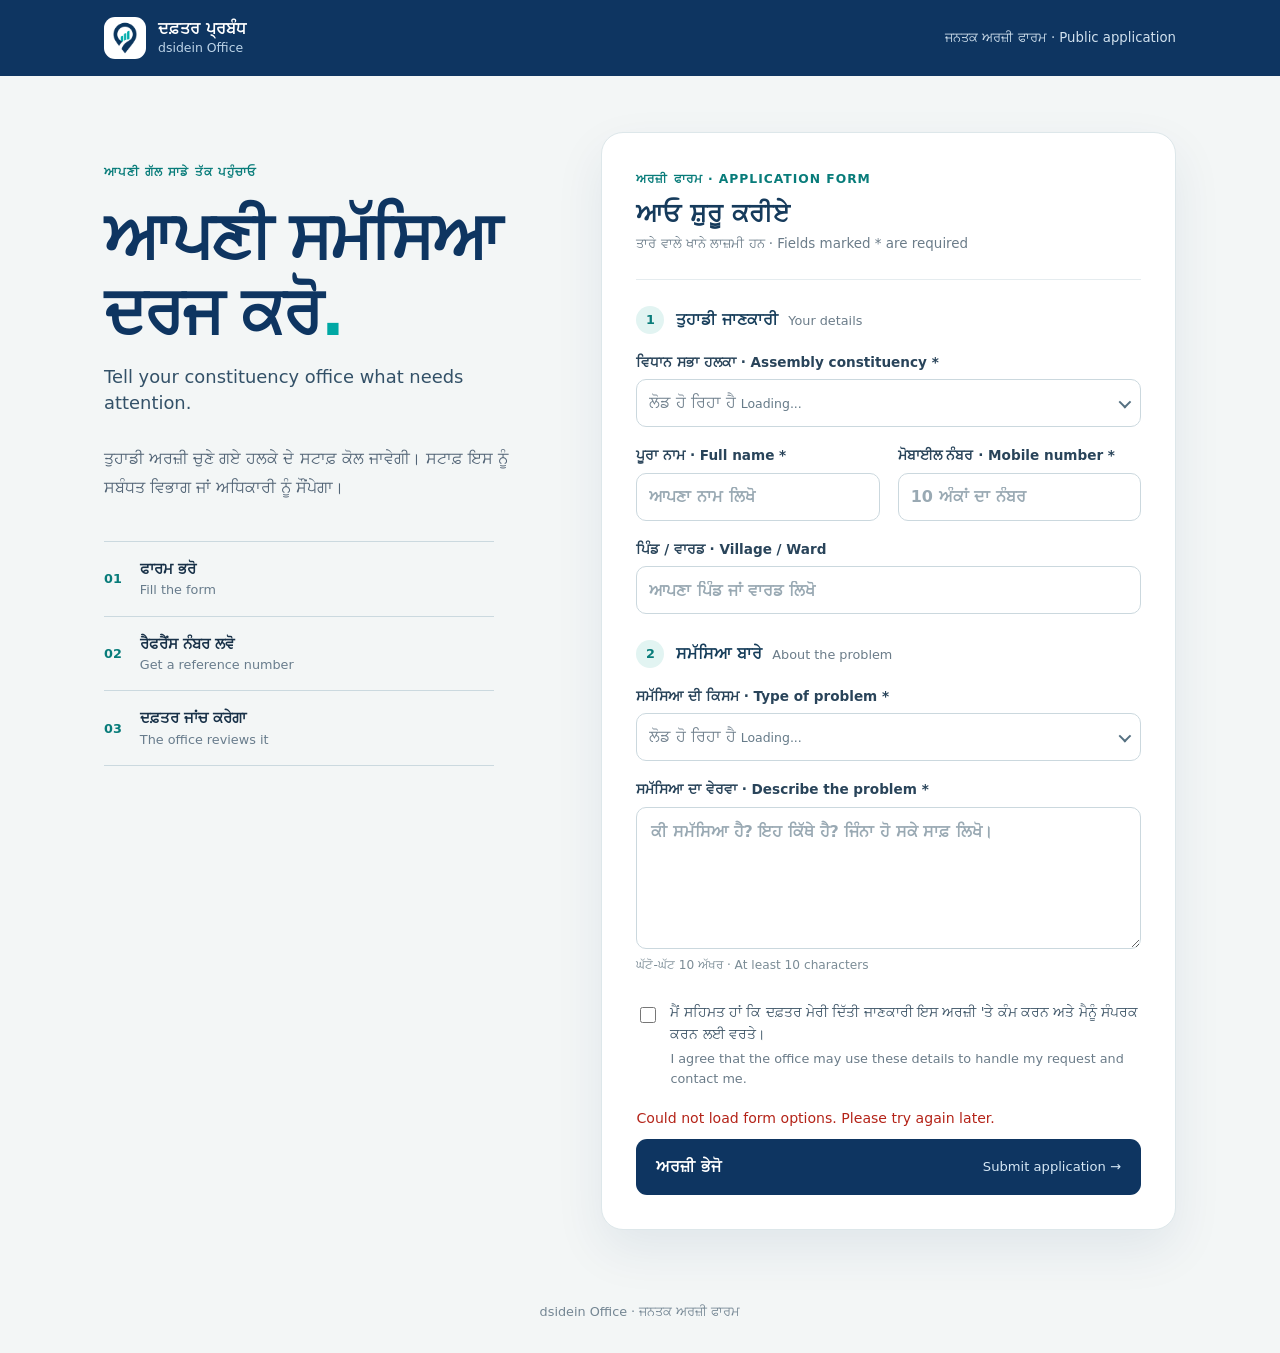
==== commit 1cf5f811: "Refresh dropdown assets on live pages" ====
--- a/apply/index.html
+++ b/apply/index.html
@@ -6,7 +6,7 @@
 <title>ਅਰਜ਼ੀ ਦਰਜ ਕਰੋ · dsidein Office</title>
 <meta name="description" content="ਆਪਣੀ ਸਮੱਸਿਆ ਹਲਕੇ ਦੇ ਦਫ਼ਤਰ ਤੱਕ ਪਹੁੰਚਾਓ। Submit a problem to your constituency office.">
 <link rel="icon" href="../favicon.ico">
-<link rel="stylesheet" href="../assets/app.css">
+<link rel="stylesheet" href="../assets/app.css?v=2">
 <link rel="stylesheet" href="../assets/online.css">
 </head>
 <body class="intake-page">
@@ -47,6 +47,6 @@
   <section class="intake-card intake-done" id="done-card" role="status" hidden><div class="intake-success-icon" aria-hidden="true">✓</div><h2>ਅਰਜ਼ੀ ਮਿਲ ਗਈ</h2><p>Application received</p><div class="intake-reference"><small>ਆਪਣਾ ਰੈਫਰੈਂਸ ਨੰਬਰ ਸੰਭਾਲੋ · Keep your reference number</small><strong id="reference"></strong></div><p>ਦਫ਼ਤਰ ਦਾ ਸਟਾਫ਼ ਇਸ ਨੂੰ ਦੇਖੇਗਾ।<br><small>Office staff will review your application.</small></p></section>
 </main>
 <footer class="intake-footer">dsidein Office · ਜਨਤਕ ਅਰਜ਼ੀ ਫਾਰਮ</footer>
-<script type="module" src="../assets/online.js"></script>
+<script type="module" src="../assets/online.js?v=2"></script>
 </body>
 </html>
--- a/assets/app.css
+++ b/assets/app.css
@@ -36,6 +36,22 @@
 }
 .inp:focus { outline: none; border-color: var(--navy); box-shadow: 0 0 0 3px rgba(14, 53, 97, .14); }
 select.inp { cursor: pointer; }
+.cs-wrap { position: relative; display: block; width: 100%; min-width: 0; }
+.cs-native { position: absolute !important; width: 1px !important; height: 1px !important; opacity: 0; pointer-events: none; }
+.cs-trigger.inp { width: 100%; display: flex; align-items: center; justify-content: space-between; gap: 10px; text-align: left; cursor: pointer; font-weight: 500; white-space: nowrap; }
+.cs-trigger:hover { border-color: #829aab; background: #fbfdfd; }
+.cs-trigger.cs-open, .cs-trigger:focus-visible { outline: none; border-color: var(--teal-ink); box-shadow: 0 0 0 3px rgba(2, 174, 172, .15); }
+.cs-trigger.cs-empty .cs-value { color: #71818e; }
+.cs-value { min-width: 0; overflow: hidden; text-overflow: ellipsis; white-space: nowrap; }
+.cs-value small { color: #667b89; font-size: .78em; font-weight: 400; margin-left: 5px; }
+.cs-chevron { flex: none; width: 9px; height: 9px; border-right: 2px solid #557081; border-bottom: 2px solid #557081; transform: rotate(45deg) translateY(-2px); transition: transform .16s; }
+.cs-open .cs-chevron { transform: rotate(225deg) translate(-2px, -1px); }
+.cs-menu:popover-open { position: fixed; inset: auto; margin: 0; padding: 5px; overflow-y: auto; overscroll-behavior: contain; background: #fff; border: 1px solid #cbd9df; border-radius: 12px; box-shadow: 0 16px 42px rgba(14, 53, 97, .2); color: var(--text); }
+.cs-option { display: flex; flex-direction: column; align-items: flex-start; width: 100%; padding: 9px 11px; border: 0; border-radius: 8px; background: transparent; color: #213b50; font: inherit; font-size: .9rem; text-align: left; line-height: 1.25; cursor: pointer; }
+.cs-option small { color: #6b7e8b; font-size: .78rem; margin-top: 2px; }
+.cs-option:hover, .cs-option:focus-visible { outline: none; background: #e9f5f4; }
+.cs-option[aria-selected="true"] { color: #0e3561; background: #edf4f8; font-weight: 700; }
+.cs-option:disabled { color: #8c9ba5; cursor: default; }
 .btn {
   display: inline-flex; align-items: center; justify-content: center; gap: 6px;
   min-height: 40px; padding: 0 16px; white-space: nowrap; text-decoration: none;
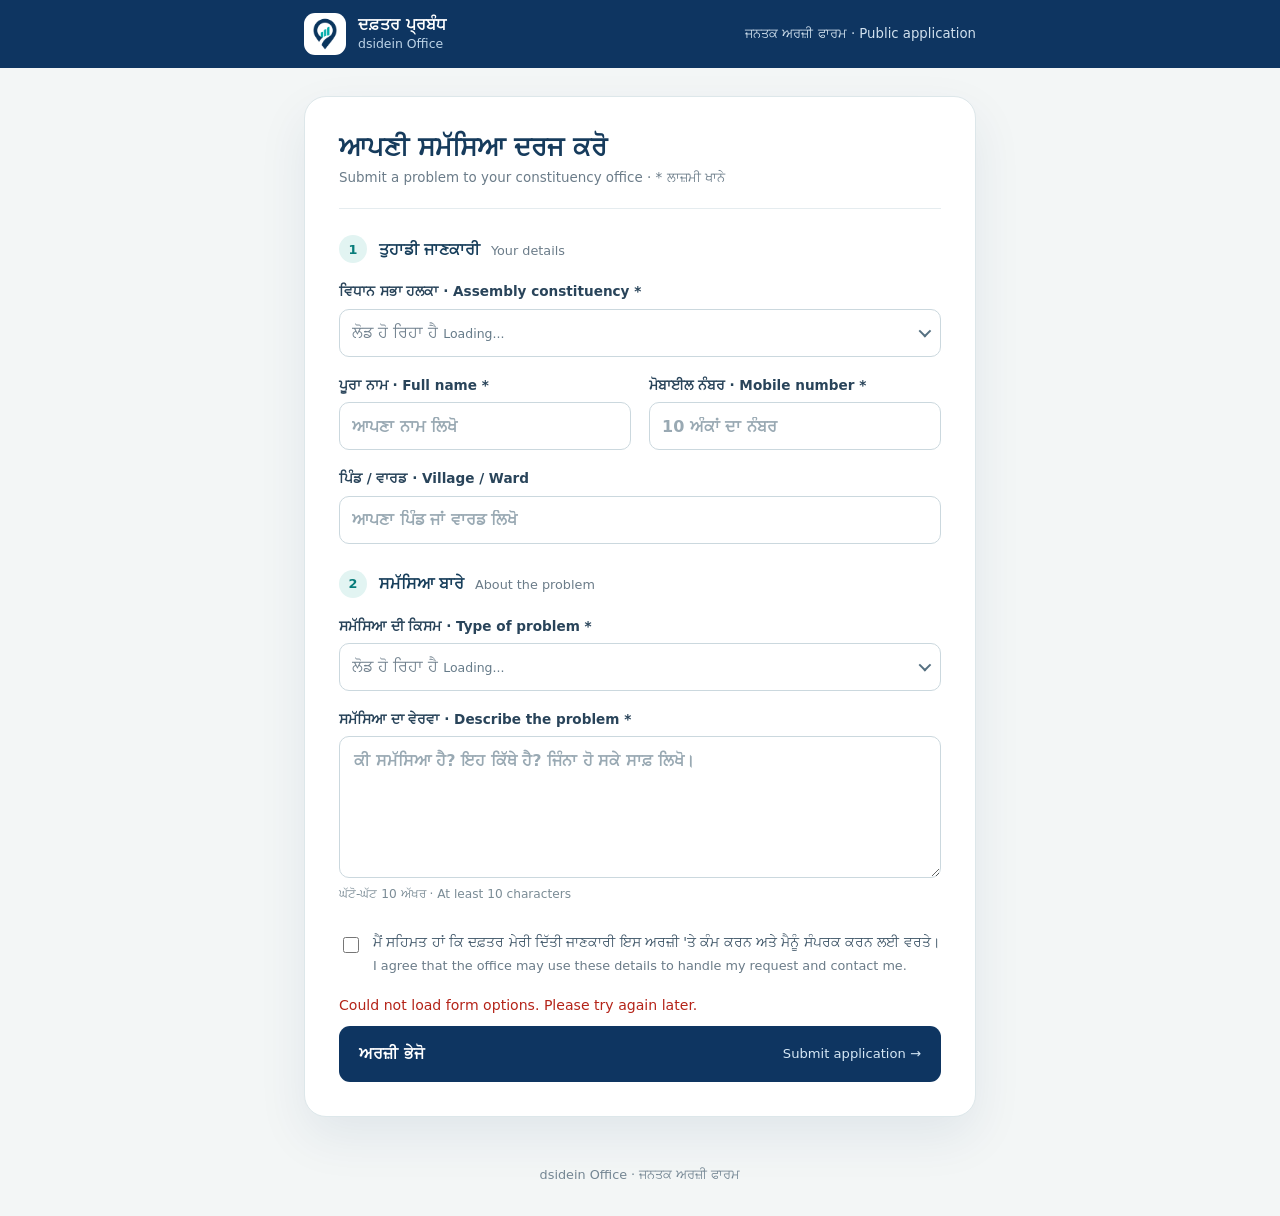
==== commit fd620261: "Show public form without oversized introduction" ====
--- a/apply/index.html
+++ b/apply/index.html
@@ -7,24 +7,13 @@
 <meta name="description" content="ਆਪਣੀ ਸਮੱਸਿਆ ਹਲਕੇ ਦੇ ਦਫ਼ਤਰ ਤੱਕ ਪਹੁੰਚਾਓ। Submit a problem to your constituency office.">
 <link rel="icon" href="../favicon.ico">
 <link rel="stylesheet" href="../assets/app.css?v=2">
-<link rel="stylesheet" href="../assets/online.css">
+<link rel="stylesheet" href="../assets/online.css?v=3">
 </head>
 <body class="intake-page">
 <header class="intake-top"><div class="intake-top-inner"><div class="intake-brand"><img src="../assets/icons/icon-192.png" alt=""><span><strong>ਦਫ਼ਤਰ ਪ੍ਰਬੰਧ</strong><small>dsidein Office</small></span></div><span class="intake-top-label">ਜਨਤਕ ਅਰਜ਼ੀ ਫਾਰਮ · Public application</span></div></header>
 <main class="intake-layout">
-  <section class="intake-intro" aria-labelledby="page-title">
-    <span class="intake-eyebrow">ਆਪਣੀ ਗੱਲ ਸਾਡੇ ਤੱਕ ਪਹੁੰਚਾਓ</span>
-    <h1 id="page-title">ਆਪਣੀ ਸਮੱਸਿਆ<br>ਦਰਜ ਕਰੋ<span class="intake-dot">.</span></h1>
-    <p class="intake-intro-en">Tell your constituency office what needs attention.</p>
-    <p class="intake-intro-detail">ਤੁਹਾਡੀ ਅਰਜ਼ੀ ਚੁਣੇ ਗਏ ਹਲਕੇ ਦੇ ਸਟਾਫ਼ ਕੋਲ ਜਾਵੇਗੀ। ਸਟਾਫ਼ ਇਸ ਨੂੰ ਸਬੰਧਤ ਵਿਭਾਗ ਜਾਂ ਅਧਿਕਾਰੀ ਨੂੰ ਸੌਂਪੇਗਾ।</p>
-    <div class="intake-steps" aria-label="What happens next">
-      <div><b>01</b><span>ਫਾਰਮ ਭਰੋ<small>Fill the form</small></span></div>
-      <div><b>02</b><span>ਰੈਫਰੈਂਸ ਨੰਬਰ ਲਵੋ<small>Get a reference number</small></span></div>
-      <div><b>03</b><span>ਦਫ਼ਤਰ ਜਾਂਚ ਕਰੇਗਾ<small>The office reviews it</small></span></div>
-    </div>
-  </section>
   <section class="intake-card" id="form-card" aria-labelledby="form-title">
-    <div class="intake-card-head"><span class="intake-card-kicker">ਅਰਜ਼ੀ ਫਾਰਮ · Application form</span><h2 id="form-title">ਆਓ ਸ਼ੁਰੂ ਕਰੀਏ</h2><p>ਤਾਰੇ ਵਾਲੇ ਖਾਨੇ ਲਾਜ਼ਮੀ ਹਨ · Fields marked * are required</p></div>
+    <div class="intake-card-head"><h1 id="form-title">ਆਪਣੀ ਸਮੱਸਿਆ ਦਰਜ ਕਰੋ</h1><p>Submit a problem to your constituency office · * ਲਾਜ਼ਮੀ ਖਾਨੇ</p></div>
     <form id="online-form" novalidate>
       <div class="intake-section-title"><span>1</span><strong>ਤੁਹਾਡੀ ਜਾਣਕਾਰੀ <small>Your details</small></strong></div>
       <div class="intake-grid">
--- a/assets/online.css
+++ b/assets/online.css
@@ -1,25 +1,15 @@
 .intake-page{min-height:100vh;background:#f3f6f6;color:#183148}
 .intake-top{background:#0e3561;color:#fff}
-.intake-top-inner{max-width:1120px;margin:auto;min-height:76px;padding:12px 24px;display:flex;align-items:center;justify-content:space-between;gap:20px}
+.intake-top-inner{max-width:720px;margin:auto;min-height:68px;padding:10px 24px;display:flex;align-items:center;justify-content:space-between;gap:20px}
 .intake-brand{display:flex;align-items:center;gap:12px}
 .intake-brand img{width:42px;height:42px;object-fit:contain;border-radius:11px;background:white;padding:4px}
 .intake-brand strong,.intake-brand small{display:block;line-height:1.3}
 .intake-brand strong{font-size:1rem}.intake-brand small{font-size:.78rem;color:#bdd4e8}
 .intake-top-label{color:#d1e1ee;font-size:.83rem}
-.intake-layout{max-width:1120px;margin:0 auto;padding:56px 24px 72px;display:grid;grid-template-columns:minmax(0,.86fr) minmax(0,1.14fr);gap:64px;align-items:start}
-.intake-intro{padding-top:28px;position:sticky;top:32px}
-.intake-eyebrow,.intake-card-kicker{display:inline-block;color:#087c7a;font-size:.77rem;font-weight:800;letter-spacing:.08em;text-transform:uppercase}
-.intake-intro h1{font-size:clamp(2.55rem,5vw,4.15rem);line-height:1.18;letter-spacing:-.035em;margin:18px 0 12px;color:#0e3561}
-.intake-dot{color:#00a8a4}
-.intake-intro-en{font-size:1.12rem;color:#335168;margin:0 0 28px}
-.intake-intro-detail{font-size:1rem;line-height:1.8;color:#526476;max-width:420px;margin:0 0 38px}
-.intake-steps{border-top:1px solid #cbd9df;max-width:390px}
-.intake-steps>div{display:flex;gap:18px;align-items:center;padding:16px 0;border-bottom:1px solid #cbd9df}
-.intake-steps b{font-size:.8rem;color:#087c7a;font-weight:800}
-.intake-steps span{font-weight:700}.intake-steps small{display:block;color:#687c8c;font-weight:400;font-size:.8rem}
+.intake-layout{max-width:720px;margin:0 auto;padding:28px 24px 48px}
 .intake-card{background:white;border:1px solid #dde7ea;border-radius:22px;padding:34px;box-shadow:0 20px 50px rgba(14,53,97,.08)}
-.intake-card-head{padding-bottom:25px;border-bottom:1px solid #e5ecef}
-.intake-card-head h2{font-size:1.55rem;color:#163b5c;margin:8px 0 4px}
+.intake-card-head{padding-bottom:20px;border-bottom:1px solid #e5ecef}
+.intake-card-head h1{font-size:1.6rem;color:#163b5c;margin:0 0 4px}
 .intake-card-head p{margin:0;color:#6b7c89;font-size:.84rem}
 .intake-section-title{display:flex;align-items:center;gap:12px;margin:26px 0 18px;color:#173e5b}
 .intake-section-title>span{display:grid;place-items:center;width:28px;height:28px;border-radius:50%;background:#e2f4f2;color:#087c7a;font-size:.8rem;font-weight:800}
@@ -43,5 +33,4 @@
 .intake-done{text-align:center;align-self:center}.intake-done h2{color:#0e3561;font-size:1.8rem}.intake-done p{color:#566b7a}
 .intake-success-icon{display:grid;place-items:center;width:60px;height:60px;margin:0 auto 20px;border-radius:50%;background:#e2f4f2;color:#087c7a;font-size:2rem}
 .intake-reference{background:#f1f7f8;border:1px solid #d3e6e8;padding:20px;border-radius:12px;margin:28px 0}.intake-reference small,.intake-reference strong{display:block}.intake-reference small{color:#617887}.intake-reference strong{font-size:1.35rem;color:#0e3561;margin-top:8px}
-@media(max-width:850px){.intake-layout{grid-template-columns:1fr;gap:30px;max-width:680px;padding-top:34px}.intake-intro{position:static;padding:0}.intake-intro h1{font-size:2.9rem;margin:12px 0 5px}.intake-intro-detail{margin-bottom:0;max-width:none}.intake-steps{display:none}}
-@media(max-width:600px){.intake-top-inner{min-height:64px;padding:10px 16px}.intake-top-label{display:none}.intake-layout{padding:28px 14px 46px;gap:22px}.intake-intro h1{font-size:2.4rem}.intake-intro-en{font-size:1rem;margin-bottom:10px}.intake-intro-detail{font-size:.9rem;line-height:1.6}.intake-card{padding:22px 18px;border-radius:16px}.intake-grid{grid-template-columns:1fr;gap:15px}.intake-card-head{padding-bottom:18px}.intake-section-title{margin:22px 0 15px}.intake-submit>span{font-size:.75rem}}
+@media(max-width:600px){.intake-top-inner{min-height:60px;padding:9px 16px}.intake-top-label{display:none}.intake-layout{padding:16px 12px 36px}.intake-card{padding:22px 18px;border-radius:16px}.intake-card-head h1{font-size:1.35rem}.intake-grid{grid-template-columns:1fr;gap:15px}.intake-card-head{padding-bottom:16px}.intake-section-title{margin:22px 0 15px}.intake-submit>span{font-size:.75rem}}
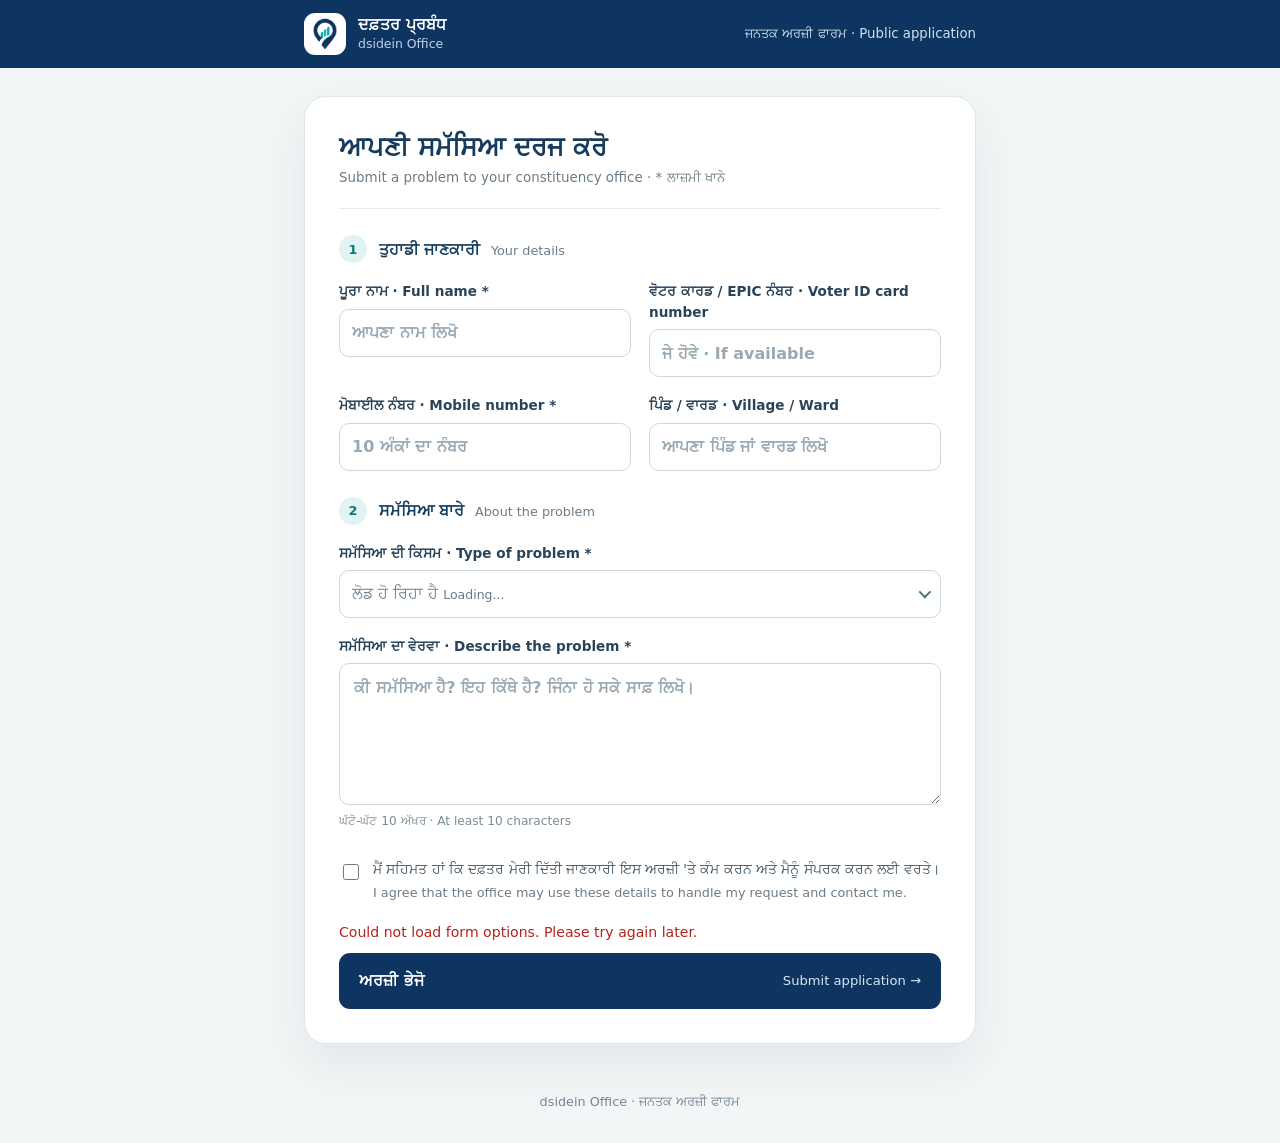
==== commit e2a7da8b: "Simplify public form and configure staff routing" ====
--- a/apply/index.html
+++ b/apply/index.html
@@ -17,10 +17,10 @@
     <form id="online-form" novalidate>
       <div class="intake-section-title"><span>1</span><strong>ਤੁਹਾਡੀ ਜਾਣਕਾਰੀ <small>Your details</small></strong></div>
       <div class="intake-grid">
-        <label class="fl wide"><span>ਵਿਧਾਨ ਸਭਾ ਹਲਕਾ · Assembly constituency *</span><select class="inp" name="constituency_id" required><option value="">ਲੋਡ ਹੋ ਰਿਹਾ ਹੈ · Loading...</option></select></label>
         <label class="fl"><span>ਪੂਰਾ ਨਾਮ · Full name *</span><input class="inp" name="name" maxlength="120" autocomplete="name" placeholder="ਆਪਣਾ ਨਾਮ ਲਿਖੋ" required></label>
+        <label class="fl"><span>ਵੋਟਰ ਕਾਰਡ / EPIC ਨੰਬਰ · Voter ID card number</span><input class="inp" name="voter_id" maxlength="20" autocomplete="off" placeholder="ਜੇ ਹੋਵੇ · If available"></label>
         <label class="fl"><span>ਮੋਬਾਈਲ ਨੰਬਰ · Mobile number *</span><input class="inp" name="mobile" type="tel" inputmode="numeric" pattern="[6-9][0-9]{9}" maxlength="10" autocomplete="tel" placeholder="10 ਅੰਕਾਂ ਦਾ ਨੰਬਰ" required></label>
-        <label class="fl wide"><span>ਪਿੰਡ / ਵਾਰਡ · Village / Ward</span><input class="inp" name="village" maxlength="120" placeholder="ਆਪਣਾ ਪਿੰਡ ਜਾਂ ਵਾਰਡ ਲਿਖੋ"></label>
+        <label class="fl"><span>ਪਿੰਡ / ਵਾਰਡ · Village / Ward</span><input class="inp" name="village" maxlength="120" placeholder="ਆਪਣਾ ਪਿੰਡ ਜਾਂ ਵਾਰਡ ਲਿਖੋ"></label>
       </div>
       <div class="intake-section-title"><span>2</span><strong>ਸਮੱਸਿਆ ਬਾਰੇ <small>About the problem</small></strong></div>
       <div class="intake-grid">
@@ -36,6 +36,6 @@
   <section class="intake-card intake-done" id="done-card" role="status" hidden><div class="intake-success-icon" aria-hidden="true">✓</div><h2>ਅਰਜ਼ੀ ਮਿਲ ਗਈ</h2><p>Application received</p><div class="intake-reference"><small>ਆਪਣਾ ਰੈਫਰੈਂਸ ਨੰਬਰ ਸੰਭਾਲੋ · Keep your reference number</small><strong id="reference"></strong></div><p>ਦਫ਼ਤਰ ਦਾ ਸਟਾਫ਼ ਇਸ ਨੂੰ ਦੇਖੇਗਾ।<br><small>Office staff will review your application.</small></p></section>
 </main>
 <footer class="intake-footer">dsidein Office · ਜਨਤਕ ਅਰਜ਼ੀ ਫਾਰਮ</footer>
-<script type="module" src="../assets/online.js?v=2"></script>
+<script type="module" src="../assets/online.js?v=3"></script>
 </body>
 </html>
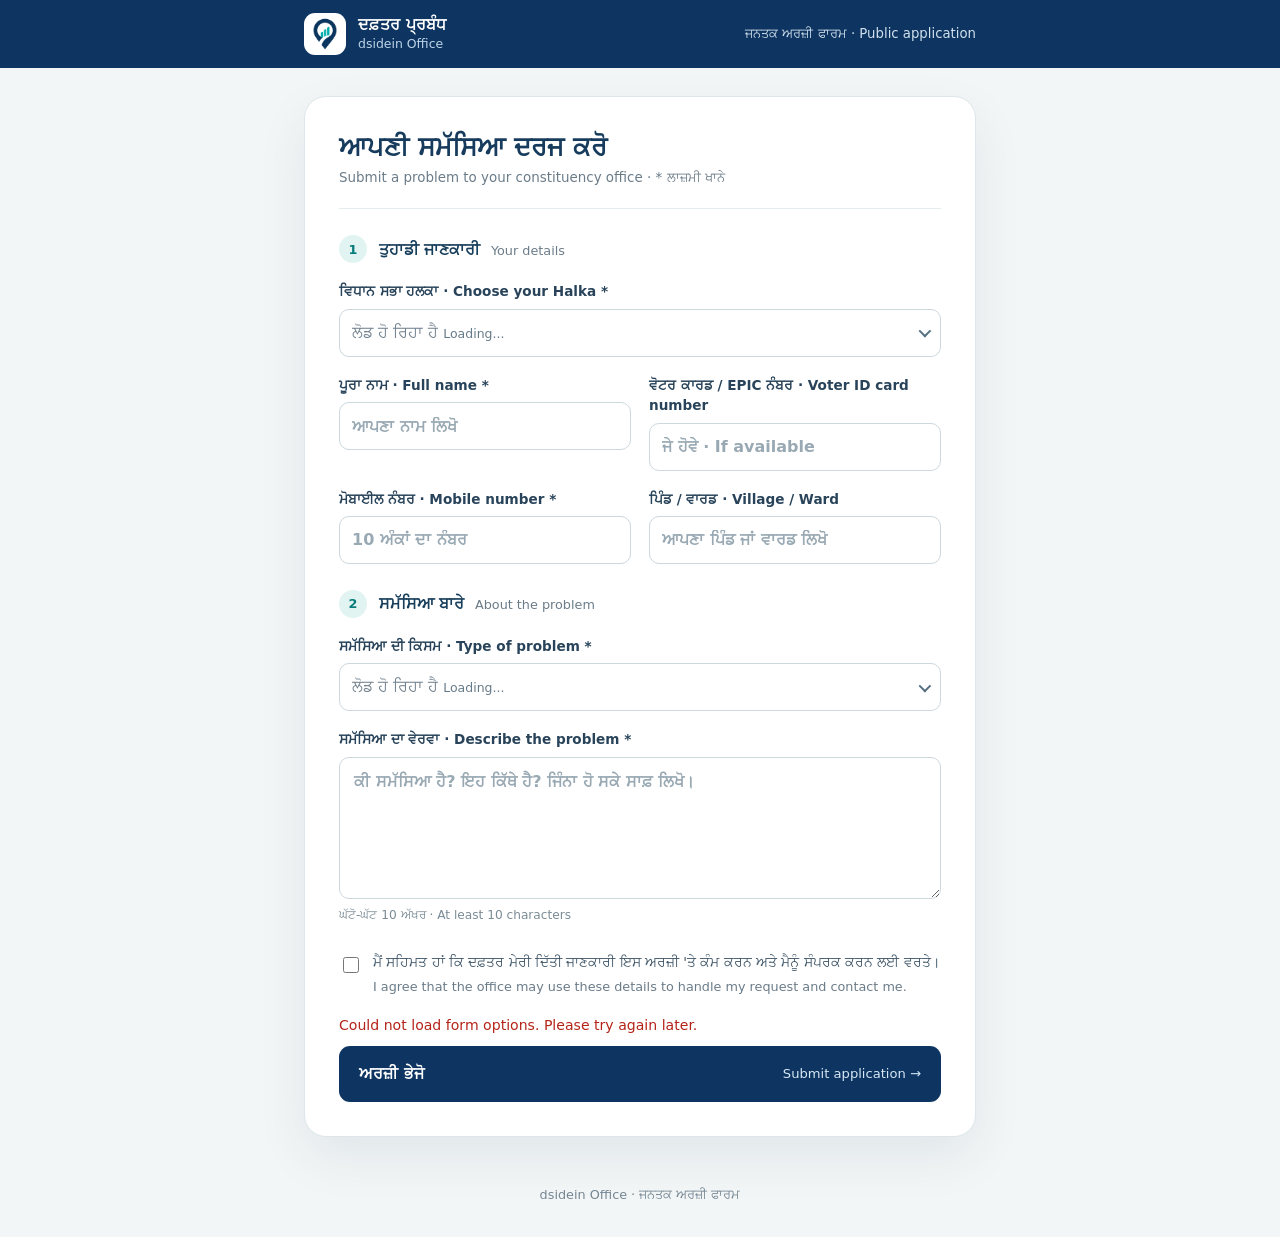
==== commit 355f7f41: "Show active Halka selection on public form" ====
--- a/apply/index.html
+++ b/apply/index.html
@@ -17,6 +17,7 @@
     <form id="online-form" novalidate>
       <div class="intake-section-title"><span>1</span><strong>ਤੁਹਾਡੀ ਜਾਣਕਾਰੀ <small>Your details</small></strong></div>
       <div class="intake-grid">
+        <label class="fl wide"><span>ਵਿਧਾਨ ਸਭਾ ਹਲਕਾ · Choose your Halka *</span><select class="inp" name="constituency_id" required><option value="">ਲੋਡ ਹੋ ਰਿਹਾ ਹੈ · Loading...</option></select></label>
         <label class="fl"><span>ਪੂਰਾ ਨਾਮ · Full name *</span><input class="inp" name="name" maxlength="120" autocomplete="name" placeholder="ਆਪਣਾ ਨਾਮ ਲਿਖੋ" required></label>
         <label class="fl"><span>ਵੋਟਰ ਕਾਰਡ / EPIC ਨੰਬਰ · Voter ID card number</span><input class="inp" name="voter_id" maxlength="20" autocomplete="off" placeholder="ਜੇ ਹੋਵੇ · If available"></label>
         <label class="fl"><span>ਮੋਬਾਈਲ ਨੰਬਰ · Mobile number *</span><input class="inp" name="mobile" type="tel" inputmode="numeric" pattern="[6-9][0-9]{9}" maxlength="10" autocomplete="tel" placeholder="10 ਅੰਕਾਂ ਦਾ ਨੰਬਰ" required></label>
@@ -36,6 +37,6 @@
   <section class="intake-card intake-done" id="done-card" role="status" hidden><div class="intake-success-icon" aria-hidden="true">✓</div><h2>ਅਰਜ਼ੀ ਮਿਲ ਗਈ</h2><p>Application received</p><div class="intake-reference"><small>ਆਪਣਾ ਰੈਫਰੈਂਸ ਨੰਬਰ ਸੰਭਾਲੋ · Keep your reference number</small><strong id="reference"></strong></div><p>ਦਫ਼ਤਰ ਦਾ ਸਟਾਫ਼ ਇਸ ਨੂੰ ਦੇਖੇਗਾ।<br><small>Office staff will review your application.</small></p></section>
 </main>
 <footer class="intake-footer">dsidein Office · ਜਨਤਕ ਅਰਜ਼ੀ ਫਾਰਮ</footer>
-<script type="module" src="../assets/online.js?v=3"></script>
+<script type="module" src="../assets/online.js?v=4"></script>
 </body>
 </html>
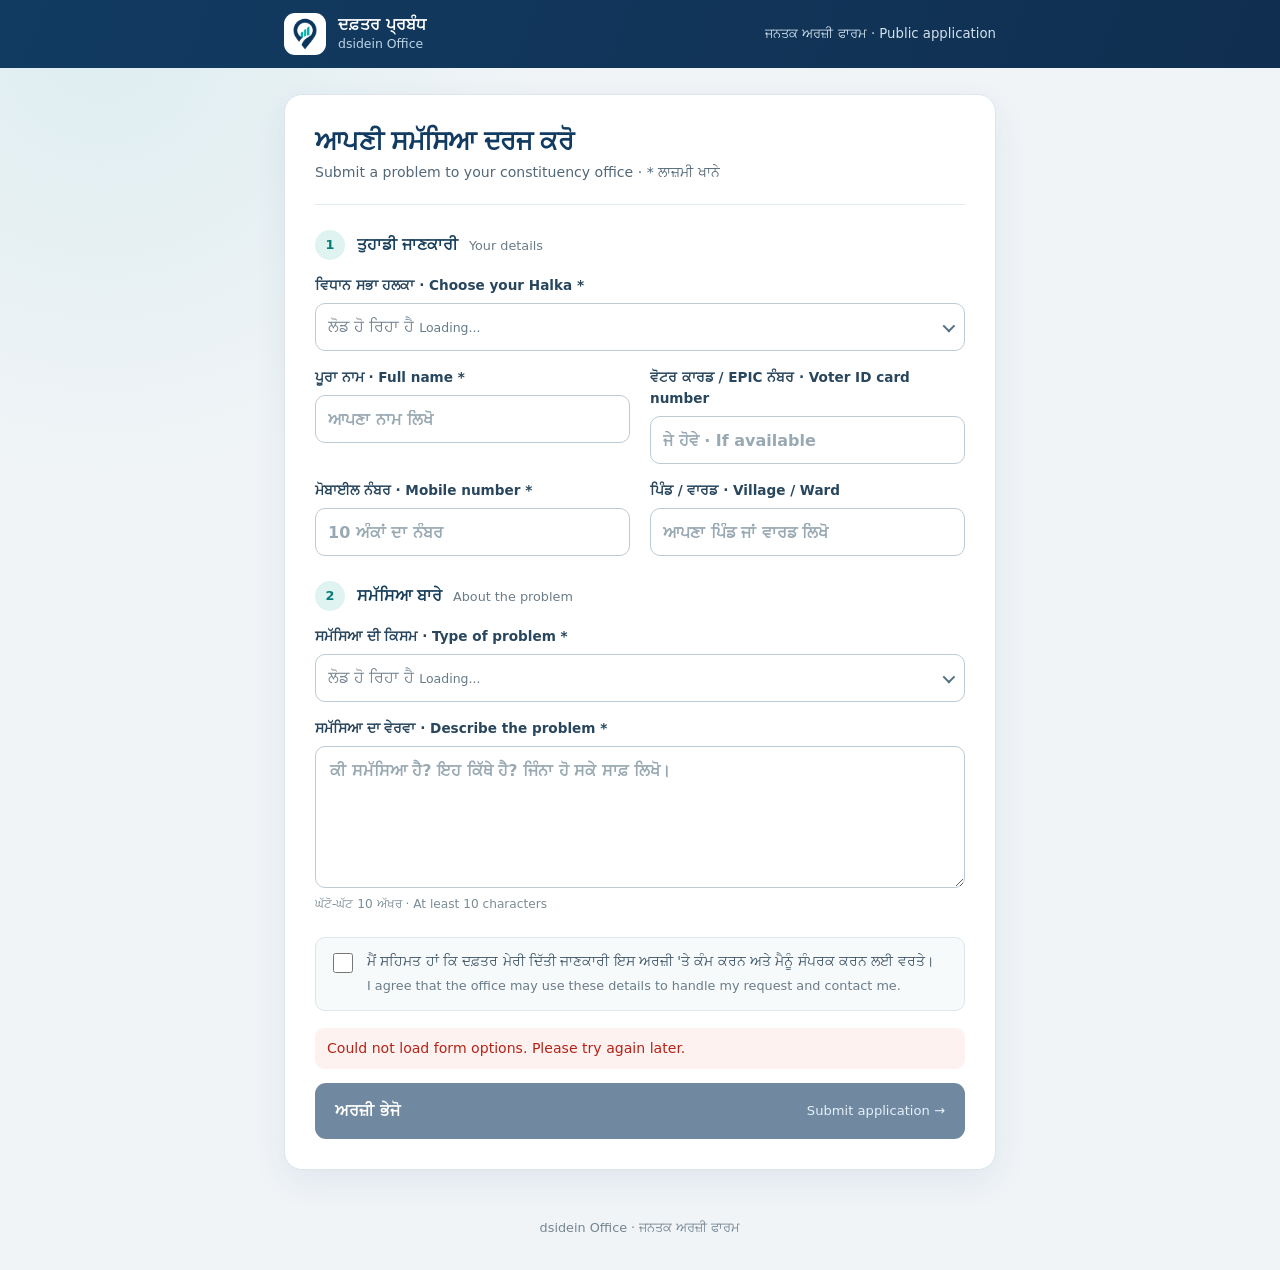
==== commit d022c150: "Improve office and application form UI" ====
--- a/apply/index.html
+++ b/apply/index.html
@@ -6,8 +6,11 @@
 <title>ਅਰਜ਼ੀ ਦਰਜ ਕਰੋ · dsidein Office</title>
 <meta name="description" content="ਆਪਣੀ ਸਮੱਸਿਆ ਹਲਕੇ ਦੇ ਦਫ਼ਤਰ ਤੱਕ ਪਹੁੰਚਾਓ। Submit a problem to your constituency office.">
 <link rel="icon" href="../favicon.ico">
-<link rel="stylesheet" href="../assets/app.css?v=2">
-<link rel="stylesheet" href="../assets/online.css?v=3">
+<link rel="preconnect" href="https://fonts.googleapis.com">
+<link rel="preconnect" href="https://fonts.gstatic.com" crossorigin>
+<link href="https://fonts.googleapis.com/css2?family=Inter:wght@400;500;600;700&family=Noto+Sans+Gurmukhi:wght@400;500;600;700&display=swap" rel="stylesheet">
+<link rel="stylesheet" href="../assets/app.css?v=6">
+<link rel="stylesheet" href="../assets/online.css?v=4">
 </head>
 <body class="intake-page">
 <header class="intake-top"><div class="intake-top-inner"><div class="intake-brand"><img src="../assets/icons/icon-192.png" alt=""><span><strong>ਦਫ਼ਤਰ ਪ੍ਰਬੰਧ</strong><small>dsidein Office</small></span></div><span class="intake-top-label">ਜਨਤਕ ਅਰਜ਼ੀ ਫਾਰਮ · Public application</span></div></header>
@@ -31,12 +34,12 @@
       <label class="intake-consent"><input type="checkbox" name="consent" required><span>ਮੈਂ ਸਹਿਮਤ ਹਾਂ ਕਿ ਦਫ਼ਤਰ ਮੇਰੀ ਦਿੱਤੀ ਜਾਣਕਾਰੀ ਇਸ ਅਰਜ਼ੀ 'ਤੇ ਕੰਮ ਕਰਨ ਅਤੇ ਮੈਨੂੰ ਸੰਪਰਕ ਕਰਨ ਲਈ ਵਰਤੇ।<small>I agree that the office may use these details to handle my request and contact me.</small></span></label>
       <input class="intake-honeypot" type="text" name="website" tabindex="-1" autocomplete="off" aria-hidden="true">
       <p class="err" id="form-error" role="alert"></p>
-      <button class="intake-submit" id="submit-button" type="submit">ਅਰਜ਼ੀ ਭੇਜੋ <span>Submit application <span aria-hidden="true">→</span></span></button>
+      <button class="intake-submit" id="submit-button" type="submit" disabled>ਅਰਜ਼ੀ ਭੇਜੋ <span>Submit application <span aria-hidden="true">→</span></span></button>
     </form>
   </section>
   <section class="intake-card intake-done" id="done-card" role="status" hidden><div class="intake-success-icon" aria-hidden="true">✓</div><h2>ਅਰਜ਼ੀ ਮਿਲ ਗਈ</h2><p>Application received</p><div class="intake-reference"><small>ਆਪਣਾ ਰੈਫਰੈਂਸ ਨੰਬਰ ਸੰਭਾਲੋ · Keep your reference number</small><strong id="reference"></strong></div><p>ਦਫ਼ਤਰ ਦਾ ਸਟਾਫ਼ ਇਸ ਨੂੰ ਦੇਖੇਗਾ।<br><small>Office staff will review your application.</small></p></section>
 </main>
 <footer class="intake-footer">dsidein Office · ਜਨਤਕ ਅਰਜ਼ੀ ਫਾਰਮ</footer>
-<script type="module" src="../assets/online.js?v=4"></script>
+<script type="module" src="../assets/online.js?v=5"></script>
 </body>
 </html>
--- a/assets/app.css
+++ b/assets/app.css
@@ -510,3 +510,108 @@
 @media (prefers-reduced-motion: reduce) {
   *, *::before, *::after { animation-duration: .01ms !important; transition-duration: .01ms !important; }
 }
+
+/* ---------- shared finish and accessible controls ---------- */
+:root {
+  --navy: #123b62;
+  --navy-2: #1b527f;
+  --teal: #0a9f9b;
+  --teal-ink: #087b78;
+  --bg: #f0f4f7;
+  --text: #1b3042;
+  --muted: #526778;
+  --line: #dce6ec;
+  --line-strong: #bccbd5;
+  --radius: 14px;
+  --shadow: 0 1px 2px rgba(18, 59, 98, .04), 0 7px 22px rgba(18, 59, 98, .045);
+}
+body { line-height: 1.55; }
+button, input, select, textarea { font-family: var(--font); }
+button, a, input, select, textarea { -webkit-tap-highlight-color: transparent; }
+a:focus-visible, button:focus-visible, .slot:focus-within { outline: 3px solid var(--teal); outline-offset: 2px; }
+.inp { min-height: 46px; height: 46px; border-radius: 10px; }
+.inp::placeholder { color: #718391; }
+.btn { min-height: 44px; border-radius: 10px; }
+.btn.sm { min-height: 36px; }
+.btn.primary { box-shadow: 0 3px 9px rgba(18, 59, 98, .13); }
+.btn:disabled { box-shadow: none; }
+.icon-btn { width: 40px; height: 40px; }
+.page-head { align-items: center; gap: 14px; margin-bottom: 20px; }
+.page-head h1 { font-size: clamp(1.35rem, 1.7vw, 1.7rem); letter-spacing: -.018em; }
+.page-head p { font-size: .91rem; }
+.view { max-width: 1160px; padding: 28px 30px 64px; }
+.side { width: 250px; padding: 20px 13px 14px; background: linear-gradient(165deg, #123b62 0%, #102e4d 100%); }
+.side-brand { padding: 3px 9px 23px; }
+.side-brand img { width: 39px; height: 39px; }
+.side-nav { gap: 3px; }
+.side-nav a { min-height: 48px; padding: 9px 12px; border-radius: 11px; }
+.side-nav a.active { background: rgba(255, 255, 255, .15); box-shadow: inset 3px 0 0 #40c8c3; }
+.side-nav .en { color: rgba(255, 255, 255, .7); }
+.side-me { padding: 16px 9px 3px; }
+.section-bar { background: rgba(240, 244, 247, .94); padding: 10px 30px; }
+.section-tabs { background: #dfe8ee; }
+.section-tabs a:not(.on):hover { background: #fff; color: var(--navy); }
+.top-search .inp { height: 44px; }
+.panel, .stat, .card, .list, .table-wrap { border-color: var(--line); }
+.stat { padding: 17px 18px; }
+.stat b { letter-spacing: -.035em; }
+.row { padding: 14px 17px; }
+.row + .row { border-top-color: #e8eef2; }
+.row-main strong { line-height: 1.4; }
+.row-main small { line-height: 1.45; }
+.link-row:hover, .app-row:hover, .feed-row:hover { background: #f3f8fa; }
+.card:focus-visible, .tile:focus-visible, .link-row:focus-visible { outline: 3px solid var(--teal); outline-offset: 2px; }
+.filters { gap: 12px; }
+.filters .fl { min-width: 0; }
+.empty { padding: 42px 20px; }
+.empty p { max-width: 48ch; margin: 5px auto 15px; }
+.login { background: radial-gradient(circle at 12% 10%, rgba(10, 159, 155, .11), transparent 30%), radial-gradient(circle at 92% 92%, rgba(18, 59, 98, .1), transparent 35%), var(--bg); }
+.login-card { max-width: 430px; gap: 16px; padding: 34px; border-radius: 20px; box-shadow: 0 16px 50px rgba(18, 59, 98, .09); }
+.login-logo { width: 56px; height: 56px; }
+.login-card h1 { font-size: 1.6rem; color: var(--navy); }
+.login-card > .stack { color: var(--muted); }
+.password-field { position: relative; display: block; }
+.password-field .inp { padding-right: 112px; }
+.password-toggle { position: absolute; top: 4px; right: 4px; min-height: 38px; max-width: 108px; padding: 0 8px; border: 0; border-radius: 7px; color: var(--navy); background: transparent; font-size: .76rem; font-weight: 700; cursor: pointer; }
+.password-toggle:hover { background: #eaf1f5; }
+.password-toggle:focus-visible { outline-offset: -2px; }
+.mobile-menu-open, .mobile-more { display: none; }
+
+@media (max-width: 760px) {
+  .view { padding: 18px 14px calc(96px + env(safe-area-inset-bottom)); }
+  .mobile-top { min-height: 58px; padding: 8px 14px; box-shadow: 0 2px 10px rgba(18, 59, 98, .04); }
+  .mobile-top img { width: 34px; height: 34px; }
+  .mobile-menu-open { display: grid; place-items: center; width: 42px; height: 42px; flex: none; border: 1px solid var(--line); border-radius: 10px; background: #fff; color: var(--navy); cursor: pointer; }
+  .mobile-menu-open svg { width: 22px; height: 22px; }
+  .section-bar { padding: 9px 14px; }
+  .section-tabs { width: 100%; }
+  .section-tabs a { min-height: 44px; }
+  .top-search .inp { height: 46px; }
+  .page-head { align-items: stretch; }
+  .head-actions .btn { min-height: 46px; }
+  .stats { gap: 9px; }
+  .stat { padding: 14px; }
+  .row { padding: 13px 14px; }
+  .bottom-nav { min-height: 62px; overflow: visible; box-shadow: 0 -5px 22px rgba(18, 59, 98, .09); }
+  .bottom-nav a, .bottom-nav .mobile-more { flex: 1 1 0; min-width: 0; min-height: 62px; display: flex; flex-direction: column; align-items: center; justify-content: center; gap: 3px; padding: 5px 2px; border: 0; border-radius: 0; background: transparent; color: var(--muted); text-decoration: none; font: inherit; font-weight: 600; cursor: pointer; }
+  .bottom-nav a svg, .bottom-nav .mobile-more svg { width: 20px; height: 20px; }
+  .bottom-nav .mobile-more span { font-size: .72rem; }
+  .bottom-nav a.active, .bottom-nav .mobile-more.active { color: var(--navy); background: #edf5f7; box-shadow: inset 0 3px 0 var(--teal); }
+  .bottom-nav a:focus-visible, .bottom-nav .mobile-more:focus-visible { outline-offset: -4px; }
+  .bottom-nav .pa { font-size: .7rem; }
+  .bottom-nav .en { font-size: .55rem; }
+  .bottom-nav .nb { top: 2px; right: 7px; }
+  .mobile-menu[open] { width: min(440px, 100%); max-height: min(82dvh, 740px); margin: auto 0 0 auto; padding: 0 0 env(safe-area-inset-bottom); border-radius: 18px 18px 0 0; background: #fff; }
+  .mobile-menu-head { position: sticky; top: 0; z-index: 1; display: flex; align-items: center; justify-content: space-between; gap: 10px; padding: 14px 17px; background: #fff; border-bottom: 1px solid var(--line); }
+  .mobile-menu-head strong { font-size: 1.08rem; color: var(--navy); }
+  .mobile-menu-links { display: grid; grid-template-columns: repeat(2, minmax(0, 1fr)); gap: 7px; max-height: calc(82dvh - 142px); padding: 14px; overflow-y: auto; }
+  .mobile-menu-links a { display: flex; align-items: center; gap: 10px; min-height: 57px; min-width: 0; padding: 9px; border: 1px solid var(--line); border-radius: 10px; color: var(--text); text-decoration: none; }
+  .mobile-menu-links a.active { border-color: #90cfcc; background: #e9f7f6; color: var(--navy); }
+  .mobile-menu-links .nav-label { min-width: 0; line-height: 1.2; }
+  .mobile-menu-links .pa { display: block; font-size: .81rem; font-weight: 700; }
+  .mobile-menu-links .en { display: block; margin-top: 2px; font-size: .67rem; }
+  .mobile-menu-links .nb { display: none; }
+  .mobile-menu-logout { width: calc(100% - 28px); margin: 0 14px 14px; }
+  .pickbar { bottom: calc(72px + env(safe-area-inset-bottom)); }
+  .login-card { padding: 28px 22px; }
+}
--- a/assets/online.css
+++ b/assets/online.css
@@ -34,3 +34,27 @@
 .intake-success-icon{display:grid;place-items:center;width:60px;height:60px;margin:0 auto 20px;border-radius:50%;background:#e2f4f2;color:#087c7a;font-size:2rem}
 .intake-reference{background:#f1f7f8;border:1px solid #d3e6e8;padding:20px;border-radius:12px;margin:28px 0}.intake-reference small,.intake-reference strong{display:block}.intake-reference small{color:#617887}.intake-reference strong{font-size:1.35rem;color:#0e3561;margin-top:8px}
 @media(max-width:600px){.intake-top-inner{min-height:60px;padding:9px 16px}.intake-top-label{display:none}.intake-layout{padding:16px 12px 36px}.intake-card{padding:22px 18px;border-radius:16px}.intake-card-head h1{font-size:1.35rem}.intake-grid{grid-template-columns:1fr;gap:15px}.intake-card-head{padding-bottom:16px}.intake-section-title{margin:22px 0 15px}.intake-submit>span{font-size:.75rem}}
+
+/* Public form uses the same visual language as the office. */
+.intake-page{background:radial-gradient(circle at 8% 3%,rgba(10,159,155,.08),transparent 26%),var(--bg);color:var(--text)}
+.intake-top{background:linear-gradient(110deg,#123b62,#102f50)}
+.intake-top-inner{max-width:760px}
+.intake-layout{max-width:760px;padding-top:26px}
+.intake-card{border-color:var(--line);border-radius:18px;padding:30px;box-shadow:0 12px 34px rgba(18,59,98,.07)}
+.intake-card-head h1{color:var(--navy);letter-spacing:-.025em}
+.intake-card-head p{color:var(--muted);font-size:.88rem}
+.intake-section-title{margin:25px 0 15px}
+.intake-section-title>span{width:30px;height:30px;background:#dff3f0;color:var(--teal-ink)}
+.intake-grid{gap:16px 20px}
+.intake-card .fl{color:#28465d}
+.intake-card .inp{min-height:48px;border-color:var(--line-strong)}
+.intake-card .inp:focus,.intake-card .cs-trigger:focus-visible{border-color:var(--teal-ink);box-shadow:0 0 0 3px rgba(10,159,155,.15)}
+.intake-consent{padding:13px;margin:23px 0 17px;border:1px solid var(--line);border-radius:10px;background:#f7fafb}
+.intake-consent input{width:20px;height:20px;margin-top:2px}
+.intake-card .err:not(:empty){padding:10px 12px;margin-bottom:14px;border-radius:9px;background:#fef2f1}
+.intake-submit{background:var(--navy);box-shadow:0 4px 12px rgba(18,59,98,.14)}
+.intake-submit:hover{background:var(--navy-2)}
+.intake-submit:disabled{box-shadow:none}
+.intake-submit[aria-busy="true"]{cursor:progress}
+.intake-reference strong{overflow-wrap:anywhere}
+@media(max-width:600px){.intake-layout{padding:14px 12px 36px}.intake-card{padding:22px 18px}.intake-top-inner{min-height:62px}.intake-grid{gap:15px}.intake-consent{margin-top:21px}.intake-submit{min-height:56px}.intake-submit>span{font-size:.75rem}}
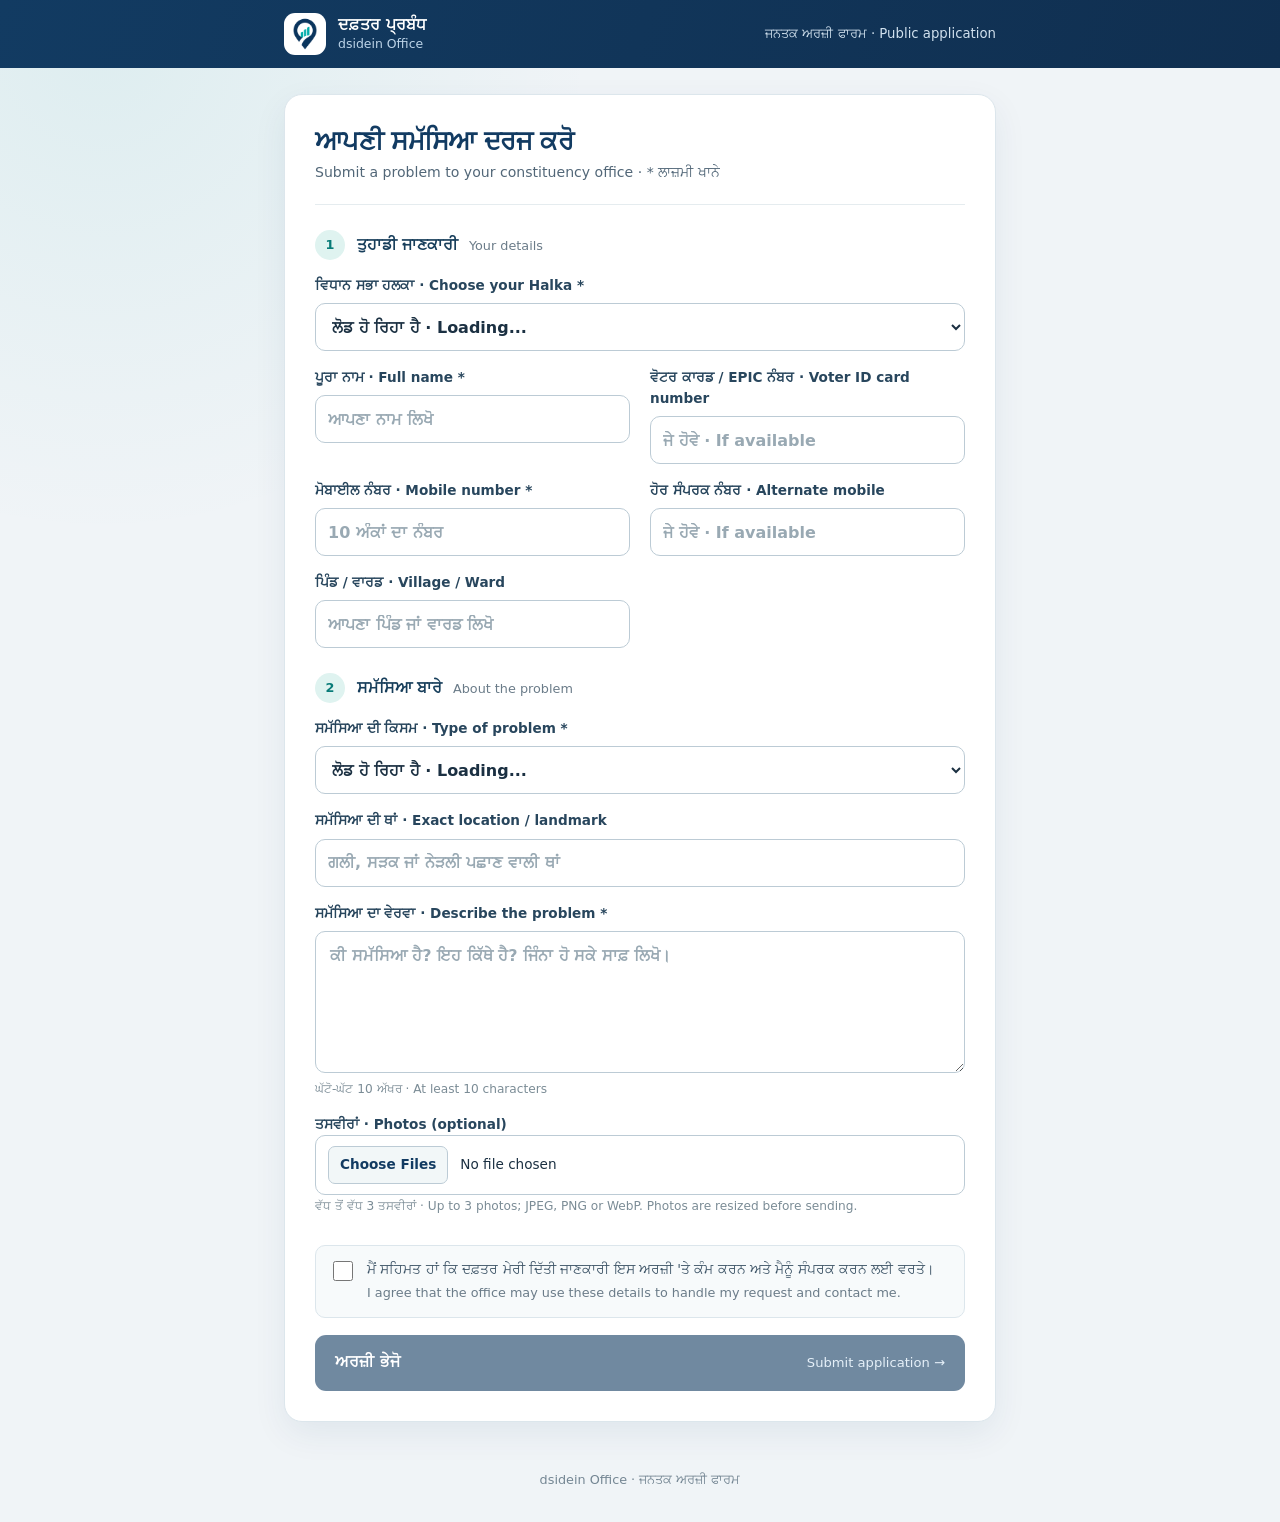
==== commit c2f15b5d: "Improve public application form and photo upload" ====
--- a/apply/index.html
+++ b/apply/index.html
@@ -10,26 +10,29 @@
 <link rel="preconnect" href="https://fonts.gstatic.com" crossorigin>
 <link href="https://fonts.googleapis.com/css2?family=Inter:wght@400;500;600;700&family=Noto+Sans+Gurmukhi:wght@400;500;600;700&display=swap" rel="stylesheet">
 <link rel="stylesheet" href="../assets/app.css?v=6">
-<link rel="stylesheet" href="../assets/online.css?v=4">
+<link rel="stylesheet" href="../assets/online.css?v=5">
 </head>
 <body class="intake-page">
 <header class="intake-top"><div class="intake-top-inner"><div class="intake-brand"><img src="../assets/icons/icon-192.png" alt=""><span><strong>ਦਫ਼ਤਰ ਪ੍ਰਬੰਧ</strong><small>dsidein Office</small></span></div><span class="intake-top-label">ਜਨਤਕ ਅਰਜ਼ੀ ਫਾਰਮ · Public application</span></div></header>
 <main class="intake-layout">
   <section class="intake-card" id="form-card" aria-labelledby="form-title">
-    <div class="intake-card-head"><h1 id="form-title">ਆਪਣੀ ਸਮੱਸਿਆ ਦਰਜ ਕਰੋ</h1><p>Submit a problem to your constituency office · * ਲਾਜ਼ਮੀ ਖਾਨੇ</p></div>
+    <div class="intake-card-head"><h1 id="form-title">ਆਪਣੀ ਸਮੱਸਿਆ ਦਰਜ ਕਰੋ</h1><p id="form-intro">Submit a problem to your constituency office · * ਲਾਜ਼ਮੀ ਖਾਨੇ</p></div>
     <form id="online-form" novalidate>
       <div class="intake-section-title"><span>1</span><strong>ਤੁਹਾਡੀ ਜਾਣਕਾਰੀ <small>Your details</small></strong></div>
       <div class="intake-grid">
-        <label class="fl wide"><span>ਵਿਧਾਨ ਸਭਾ ਹਲਕਾ · Choose your Halka *</span><select class="inp" name="constituency_id" required><option value="">ਲੋਡ ਹੋ ਰਿਹਾ ਹੈ · Loading...</option></select></label>
+        <label class="fl wide" id="halka-field"><span>ਵਿਧਾਨ ਸਭਾ ਹਲਕਾ · Choose your Halka *</span><select class="inp" name="constituency_id" required><option value="">ਲੋਡ ਹੋ ਰਿਹਾ ਹੈ · Loading...</option></select></label>
         <label class="fl"><span>ਪੂਰਾ ਨਾਮ · Full name *</span><input class="inp" name="name" maxlength="120" autocomplete="name" placeholder="ਆਪਣਾ ਨਾਮ ਲਿਖੋ" required></label>
         <label class="fl"><span>ਵੋਟਰ ਕਾਰਡ / EPIC ਨੰਬਰ · Voter ID card number</span><input class="inp" name="voter_id" maxlength="20" autocomplete="off" placeholder="ਜੇ ਹੋਵੇ · If available"></label>
         <label class="fl"><span>ਮੋਬਾਈਲ ਨੰਬਰ · Mobile number *</span><input class="inp" name="mobile" type="tel" inputmode="numeric" pattern="[6-9][0-9]{9}" maxlength="10" autocomplete="tel" placeholder="10 ਅੰਕਾਂ ਦਾ ਨੰਬਰ" required></label>
+        <label class="fl"><span>ਹੋਰ ਸੰਪਰਕ ਨੰਬਰ · Alternate mobile</span><input class="inp" name="mobile2" type="tel" inputmode="numeric" pattern="[6-9][0-9]{9}" maxlength="10" placeholder="ਜੇ ਹੋਵੇ · If available"></label>
         <label class="fl"><span>ਪਿੰਡ / ਵਾਰਡ · Village / Ward</span><input class="inp" name="village" maxlength="120" placeholder="ਆਪਣਾ ਪਿੰਡ ਜਾਂ ਵਾਰਡ ਲਿਖੋ"></label>
       </div>
       <div class="intake-section-title"><span>2</span><strong>ਸਮੱਸਿਆ ਬਾਰੇ <small>About the problem</small></strong></div>
       <div class="intake-grid">
         <label class="fl wide"><span>ਸਮੱਸਿਆ ਦੀ ਕਿਸਮ · Type of problem *</span><select class="inp" name="category" required><option value="">ਲੋਡ ਹੋ ਰਿਹਾ ਹੈ · Loading...</option></select></label>
+        <label class="fl wide"><span>ਸਮੱਸਿਆ ਦੀ ਥਾਂ · Exact location / landmark</span><input class="inp" name="location" maxlength="160" placeholder="ਗਲੀ, ਸੜਕ ਜਾਂ ਨੇੜਲੀ ਪਛਾਣ ਵਾਲੀ ਥਾਂ"></label>
         <label class="fl wide"><span>ਸਮੱਸਿਆ ਦਾ ਵੇਰਵਾ · Describe the problem *</span><textarea class="inp" name="details" maxlength="3000" minlength="10" placeholder="ਕੀ ਸਮੱਸਿਆ ਹੈ? ਇਹ ਕਿੱਥੇ ਹੈ? ਜਿੰਨਾ ਹੋ ਸਕੇ ਸਾਫ਼ ਲਿਖੋ।" required></textarea><small class="intake-help">ਘੱਟੋ-ਘੱਟ 10 ਅੱਖਰ · At least 10 characters</small></label>
+        <div class="fl wide"><label for="intake-images">ਤਸਵੀਰਾਂ · Photos (optional)</label><input class="inp intake-file" id="intake-images" name="images" type="file" accept="image/jpeg,image/png,image/webp" multiple><small class="intake-help" id="photo-help">ਵੱਧ ਤੋਂ ਵੱਧ 3 ਤਸਵੀਰਾਂ · Up to 3 photos; JPEG, PNG or WebP. Photos are resized before sending.</small><div class="intake-photo-list" id="photo-list" aria-live="polite"></div></div>
       </div>
       <label class="intake-consent"><input type="checkbox" name="consent" required><span>ਮੈਂ ਸਹਿਮਤ ਹਾਂ ਕਿ ਦਫ਼ਤਰ ਮੇਰੀ ਦਿੱਤੀ ਜਾਣਕਾਰੀ ਇਸ ਅਰਜ਼ੀ 'ਤੇ ਕੰਮ ਕਰਨ ਅਤੇ ਮੈਨੂੰ ਸੰਪਰਕ ਕਰਨ ਲਈ ਵਰਤੇ।<small>I agree that the office may use these details to handle my request and contact me.</small></span></label>
       <input class="intake-honeypot" type="text" name="website" tabindex="-1" autocomplete="off" aria-hidden="true">
@@ -37,9 +40,9 @@
       <button class="intake-submit" id="submit-button" type="submit" disabled>ਅਰਜ਼ੀ ਭੇਜੋ <span>Submit application <span aria-hidden="true">→</span></span></button>
     </form>
   </section>
-  <section class="intake-card intake-done" id="done-card" role="status" hidden><div class="intake-success-icon" aria-hidden="true">✓</div><h2>ਅਰਜ਼ੀ ਮਿਲ ਗਈ</h2><p>Application received</p><div class="intake-reference"><small>ਆਪਣਾ ਰੈਫਰੈਂਸ ਨੰਬਰ ਸੰਭਾਲੋ · Keep your reference number</small><strong id="reference"></strong></div><p>ਦਫ਼ਤਰ ਦਾ ਸਟਾਫ਼ ਇਸ ਨੂੰ ਦੇਖੇਗਾ।<br><small>Office staff will review your application.</small></p></section>
+  <section class="intake-card intake-done" id="done-card" role="status" hidden><div class="intake-success-icon" aria-hidden="true">✓</div><h2>ਅਰਜ਼ੀ ਮਿਲ ਗਈ</h2><p>Application received</p><div class="intake-reference"><small>ਆਪਣਾ ਰੈਫਰੈਂਸ ਨੰਬਰ ਸੰਭਾਲੋ · Keep your reference number</small><strong id="reference"></strong></div><p id="done-office">ਦਫ਼ਤਰ ਦਾ ਸਟਾਫ਼ ਇਸ ਨੂੰ ਦੇਖੇਗਾ।<br><small>Office staff will review your application.</small></p><p class="intake-warning" id="image-warning" hidden>ਅਰਜ਼ੀ ਮਿਲ ਗਈ, ਪਰ ਕੁਝ ਤਸਵੀਰਾਂ ਨਹੀਂ ਪਹੁੰਚੀਆਂ। · Application received, but some photos could not be attached.</p></section>
 </main>
 <footer class="intake-footer">dsidein Office · ਜਨਤਕ ਅਰਜ਼ੀ ਫਾਰਮ</footer>
-<script type="module" src="../assets/online.js?v=5"></script>
+<script type="module" src="../assets/online.js?v=6"></script>
 </body>
 </html>
--- a/assets/online.css
+++ b/assets/online.css
@@ -58,3 +58,8 @@
 .intake-submit[aria-busy="true"]{cursor:progress}
 .intake-reference strong{overflow-wrap:anywhere}
 @media(max-width:600px){.intake-layout{padding:14px 12px 36px}.intake-card{padding:22px 18px}.intake-top-inner{min-height:62px}.intake-grid{gap:15px}.intake-consent{margin-top:21px}.intake-submit{min-height:56px}.intake-submit>span{font-size:.75rem}}
+.intake-file{display:block;width:100%;height:auto!important;padding:10px 12px;font:inherit;font-weight:400;cursor:pointer}
+.intake-file::file-selector-button{border:1px solid var(--line-strong);background:#f2f7f8;color:var(--navy);border-radius:7px;padding:7px 11px;margin-right:12px;font:inherit;font-weight:700;cursor:pointer}
+.intake-photo-list{font-size:.78rem;font-weight:400;color:var(--muted);overflow-wrap:anywhere;margin-top:6px}
+.intake-invalid{color:#b42318!important}
+.intake-warning{padding:12px;border-radius:9px;background:#fff6e8;color:#8b5400!important;font-size:.88rem}
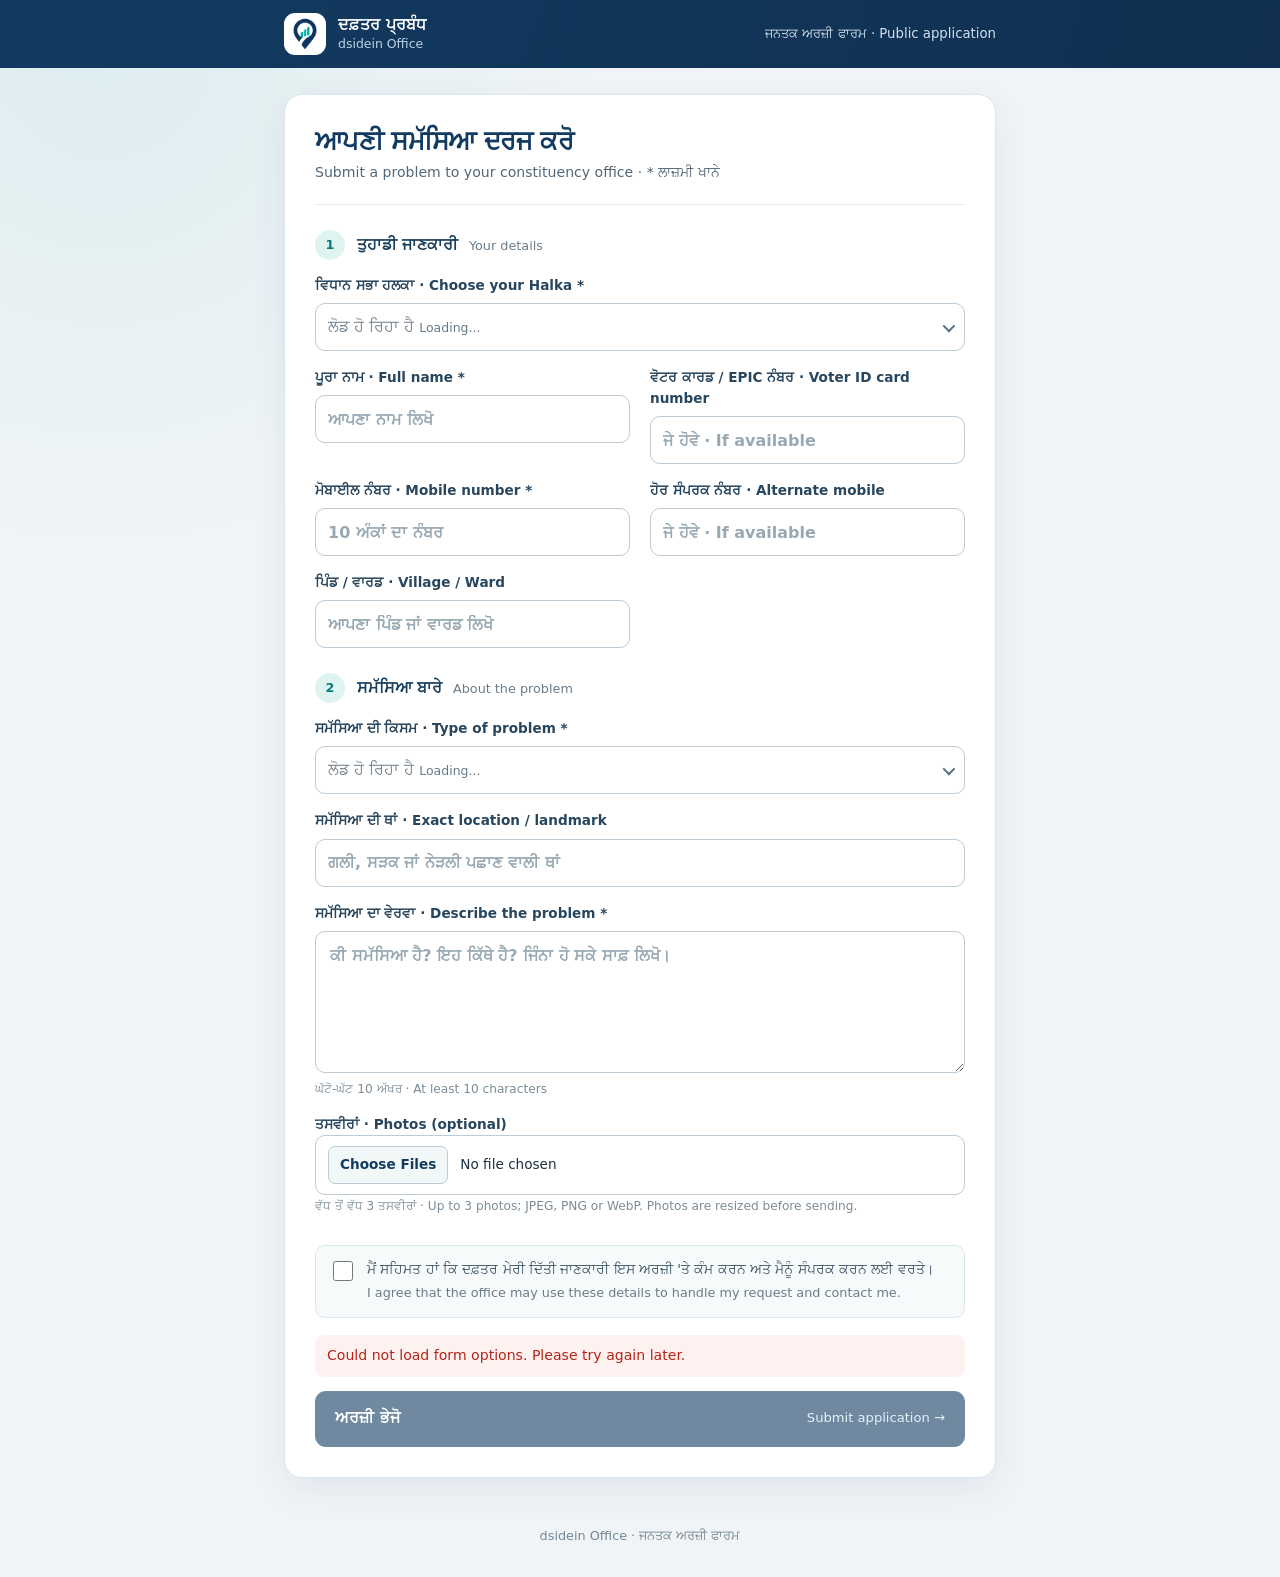
==== commit 114bfb41: "Fix public form options loading" ====
--- a/apply/index.html
+++ b/apply/index.html
@@ -43,6 +43,6 @@
   <section class="intake-card intake-done" id="done-card" role="status" hidden><div class="intake-success-icon" aria-hidden="true">✓</div><h2>ਅਰਜ਼ੀ ਮਿਲ ਗਈ</h2><p>Application received</p><div class="intake-reference"><small>ਆਪਣਾ ਰੈਫਰੈਂਸ ਨੰਬਰ ਸੰਭਾਲੋ · Keep your reference number</small><strong id="reference"></strong></div><p id="done-office">ਦਫ਼ਤਰ ਦਾ ਸਟਾਫ਼ ਇਸ ਨੂੰ ਦੇਖੇਗਾ।<br><small>Office staff will review your application.</small></p><p class="intake-warning" id="image-warning" hidden>ਅਰਜ਼ੀ ਮਿਲ ਗਈ, ਪਰ ਕੁਝ ਤਸਵੀਰਾਂ ਨਹੀਂ ਪਹੁੰਚੀਆਂ। · Application received, but some photos could not be attached.</p></section>
 </main>
 <footer class="intake-footer">dsidein Office · ਜਨਤਕ ਅਰਜ਼ੀ ਫਾਰਮ</footer>
-<script type="module" src="../assets/online.js?v=6"></script>
+<script type="module" src="../assets/online.js?v=7"></script>
 </body>
 </html>
